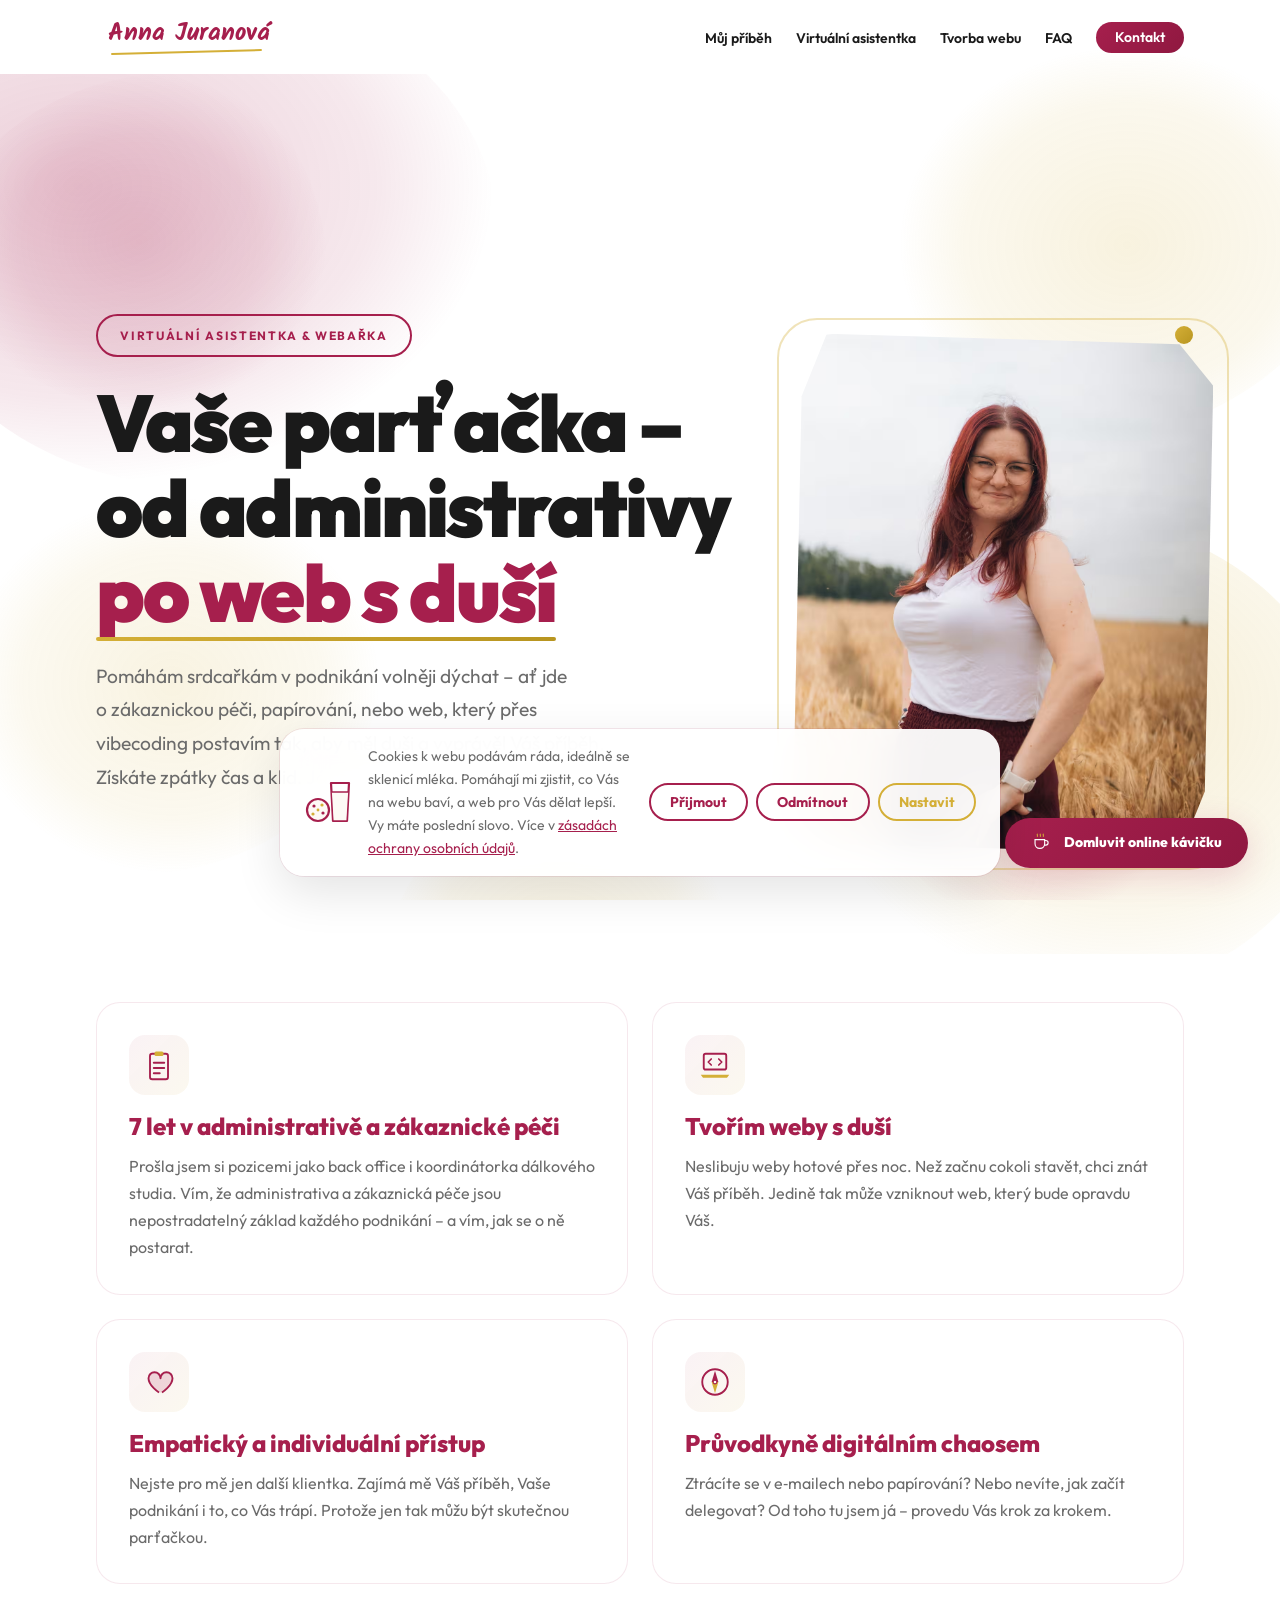
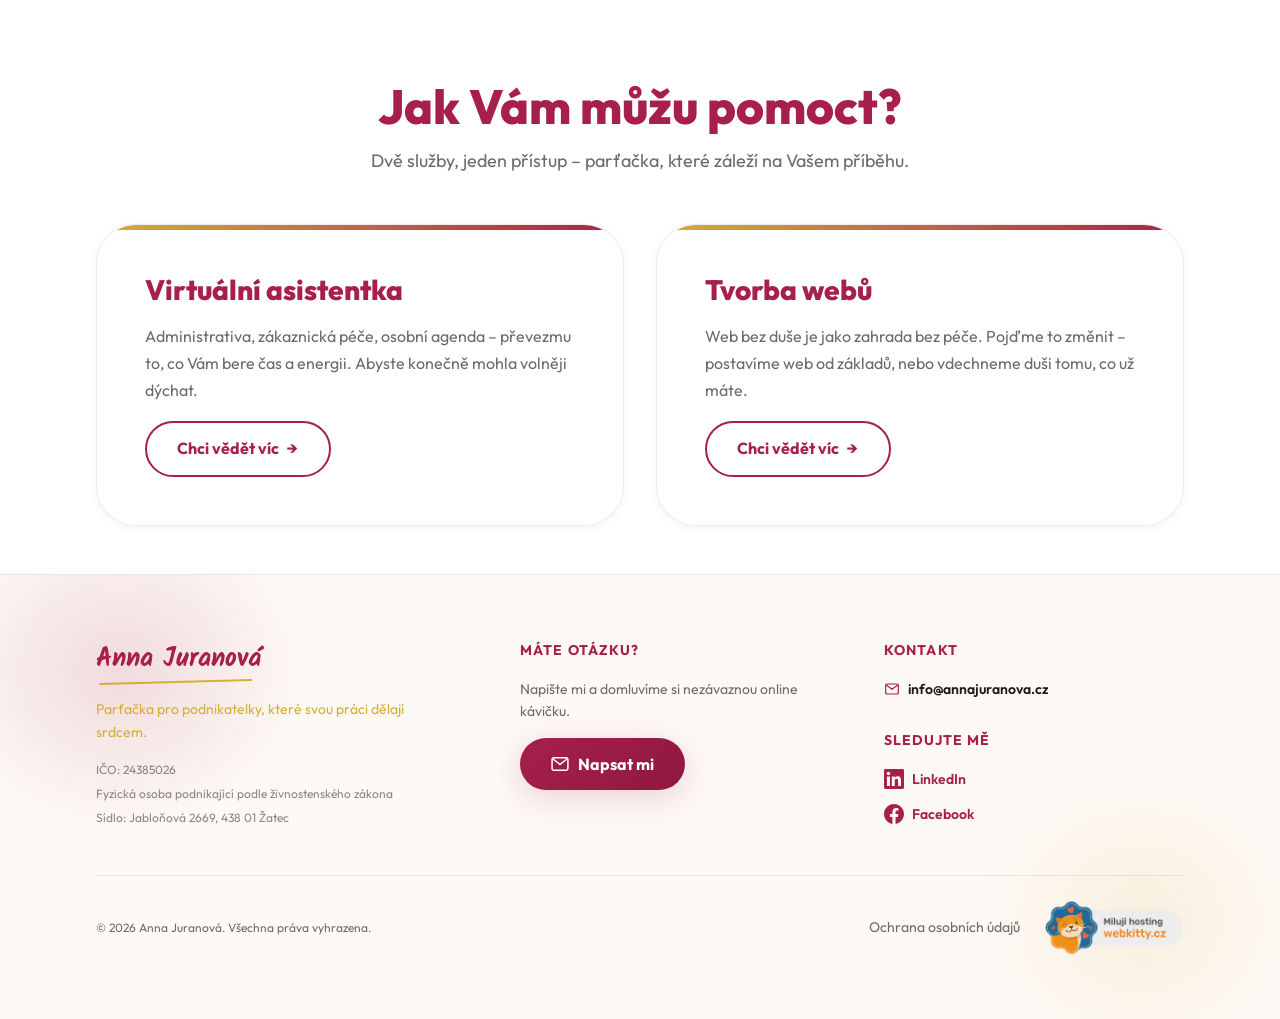
==== index.html @ f16de207 "Verze0" ====
<!DOCTYPE html>
<html lang="cs">

<head>
  <meta charset="UTF-8" />
  <meta http-equiv="X-UA-Compatible" content="IE=edge" />
  <meta name="viewport" content="width=device-width, initial-scale=1.0" />

  <title>Anna Juranová – Virtuální asistentka &amp; Tvorba webu</title>
  <meta name="description"
    content="Pomáhám srdcařkám v podnikání volněji dýchat – ať jde o zákaznickou péči, papírování, nebo web s duší. Virtuální asistentka a webařka Anna Juranová." />
  <link rel="canonical" href="https://annajuranova.cz/" />

  <!-- Open Graph -->
  <meta property="og:type" content="website" />
  <meta property="og:url" content="https://annajuranova.cz/" />
  <meta property="og:title" content="Anna Juranová – Virtuální asistentka &amp; Tvorba webu" />
  <meta property="og:description"
    content="Pomáhám srdcařkám v podnikání volněji dýchat – zákaznická péče, administrativa nebo web s duší." />
  <meta property="og:image" content="https://annajuranova.cz/Obrazky/hero_sekce.jpeg" />

  <!-- Favicon -->
  <link rel="icon" href="favicon.svg" type="image/svg+xml" />

  <!-- Fonts -->
  <link rel="preconnect" href="https://fonts.googleapis.com" />
  <link rel="preconnect" href="https://fonts.gstatic.com" crossorigin />
  <link href="https://fonts.googleapis.com/css2?family=Outfit:wght@300;400;500;600;700;800;900&family=Kalam:wght@700&display=swap"
    rel="stylesheet" />

  <!-- Styles -->
  <link rel="stylesheet" href="style.css" />

  <!-- Calendly popup widget -->
  <link href="https://assets.calendly.com/assets/external/widget.css" rel="stylesheet" />
  <script src="https://assets.calendly.com/assets/external/widget.js" type="text/javascript" async></script>

  <!-- Structured data – LocalBusiness -->
  <script type="application/ld+json">
  {
    "@context": "https://schema.org",
    "@type": "LocalBusiness",
    "name": "Anna Juranová",
    "description": "Virtuální asistentka a tvorba webů",
    "url": "https://annajuranova.cz",
    "email": "info@annajuranova.cz",
    "address": {
      "@type": "PostalAddress",
      "streetAddress": "Jabloňová 2669",
      "addressLocality": "Žatec",
      "postalCode": "438 01",
      "addressCountry": "CZ"
    }
  }
  </script>

</head>

<body>

  <!-- ========== DEKORATIVNÍ AKVARELOVÉ SKVRNY NA CELÉ STRÁNCE ========== -->
  <div class="watercolor-bg" aria-hidden="true">
    <div class="wc-blob wc-blob--1"></div>
    <div class="wc-blob wc-blob--2"></div>
    <div class="wc-blob wc-blob--3"></div>
    <div class="wc-blob wc-blob--4"></div>
    <div class="wc-blob wc-blob--5"></div>
    <div class="wc-blob wc-blob--6"></div>
  </div>

  <!-- ========== NAVIGATION ========== -->
  <nav class="navbar" id="navbar" aria-label="Hlavní navigace">
    <div class="navbar__inner">
      <a href="/" class="navbar__logo" aria-label="Anna Juranová – domů" aria-current="page">
        <span class="navbar__logo-text">
          <span class="navbar__logo-name">Anna Juranová</span>        </span>
      </a>
      <ul class="navbar__links" id="nav-links" role="list">
        <li><a href="/muj-pribeh" class="navbar__link">Můj příběh</a></li>
        <li><a href="/virtualni-asistentka" class="navbar__link">Virtuální asistentka</a></li>
        <li><a href="/tvorba-webu" class="navbar__link">Tvorba webu</a></li>
        <li><a href="/faq" class="navbar__link">FAQ</a></li>
        <li><a href="/kontakt" class="navbar__link navbar__link--cta">Kontakt</a></li>
      </ul>
      <button class="navbar__hamburger" id="hamburger" aria-label="Otevřít menu" aria-expanded="false"
        aria-controls="nav-links">
        <span></span><span></span><span></span>
      </button>
    </div>
  </nav>

  <!-- ========== HERO ========== -->
  <section class="hero" id="hero">
    <!-- Akvarelové skvrny specificky pro hero -->
    <div class="hero__watercolor hero__watercolor--1" aria-hidden="true"></div>
    <div class="hero__watercolor hero__watercolor--2" aria-hidden="true"></div>

    <div class="hero__inner">
      <!-- Levý sloupec – text -->
      <div class="hero__content">
        <p class="hero__eyebrow reveal">
          Virtuální asistentka &amp;&nbsp;webařka
        </p>

        <h1 class="hero__title reveal">
          Vaše parťačka&nbsp;–<br />
          od&nbsp;administrativy<br />
          <span class="hero__title-accent">po&nbsp;web s&nbsp;duší</span>
        </h1>

        <p class="hero__subtitle reveal">
          Pomáhám srdcařkám v&nbsp;podnikání volněji dýchat – ať&nbsp;jde o&nbsp;zákaznickou péči,
          papírování, nebo web, který přes vibecoding postavím tak, aby&nbsp;měl duši
          a&nbsp;vyprávěl Váš příběh. Získáte zpátky čas a&nbsp;klid.
          Já&nbsp;se postarám o&nbsp;zbytek.
        </p>

        <a href="/kontakt" class="btn btn--cta btn--expand reveal" id="hero-cta">
          <span class="btn__text">Chci volněji dýchat</span>
          <span class="btn__arrow" aria-hidden="true">
            <svg viewBox="0 0 24 24" width="22" height="22" fill="none" xmlns="http://www.w3.org/2000/svg">
              <path class="btn__wind-line btn__wind-line--1" d="M2 9h11.5a2.5 2.5 0 10-2.5-2.5" stroke="#fff"
                stroke-width="1.8" stroke-linecap="round" />
              <path class="btn__wind-line btn__wind-line--2" d="M2 15h14a3 3 0 11-3 3H7" stroke="#fff"
                stroke-width="1.8" stroke-linecap="round" />
            </svg>
          </span>
        </a>
      </div>

      <!-- Pravý sloupec – foto s image mask -->
      <div class="hero__visual reveal" aria-hidden="true">
        <div class="hero__image-frame">
          <img src="Obrazky/hero_sekce (1).avif" alt="Anna Juranová – virtuální asistentka a webařka"
            class="hero__photo" width="480" height="600" />
          <!-- Dekorativní pruhy -->
          <div class="hero__deco-ring"></div>
          <div class="hero__deco-dot hero__deco-dot--1"></div>
          <div class="hero__deco-dot hero__deco-dot--2"></div>
        </div>
      </div>
    </div>
  </section>

  <!-- ========== INTRO CARDS (4) ========== -->
  <section class="intro section" id="intro" aria-labelledby="intro-heading">
    <div class="container">
      <div class="intro__grid">

        <article class="intro-card reveal">
          <div class="intro-card__icon-wrap">
            <div class="lottie-icon" id="lottie-admin" aria-hidden="true">
              <!-- Fallback ikona -->
              <svg viewBox="0 0 48 48" fill="none" xmlns="http://www.w3.org/2000/svg">
                <rect x="12" y="9" width="24" height="34" rx="3" stroke="#a61f4d" stroke-width="2.5" fill="none" />
                <rect x="18" y="6" width="12" height="6" rx="2" fill="#d4af37" />
                <path d="M17 21h14M17 28h14M17 35h8" stroke="#a61f4d" stroke-width="2.5" stroke-linecap="round" />
              </svg>
            </div>
          </div>
          <h3 class="intro-card__title">7&nbsp;let v&nbsp;administrativě a&nbsp;zákaznické péči</h3>
          <p class="intro-card__text">Prošla jsem si pozicemi jako back office i&nbsp;koordinátorka dálkového studia.
            Vím, že administrativa a&nbsp;zákaznická péče jsou nepostradatelný základ každého podnikání – a&nbsp;vím,
            jak se o&nbsp;ně postarat.</p>
        </article>

        <article class="intro-card reveal">
          <div class="intro-card__icon-wrap">
            <div class="lottie-icon" id="lottie-web" aria-hidden="true">
              <svg viewBox="0 0 48 48" fill="none" xmlns="http://www.w3.org/2000/svg">
                <rect x="9" y="9" width="30" height="21" rx="2.5" stroke="#a61f4d" stroke-width="2.5" fill="none" />
                <path d="M5 37h38l-3 4H8l-3-4z" fill="#d4af37" />
                <path d="M19 16l-4 4 4 4M29 16l4 4-4 4" stroke="#a61f4d" stroke-width="2.2" stroke-linecap="round"
                  stroke-linejoin="round" />
              </svg>
            </div>
          </div>
          <h3 class="intro-card__title">Tvořím weby s&nbsp;duší</h3>
          <p class="intro-card__text">Neslibuju weby hotové přes noc. Než začnu cokoli stavět, chci znát Váš příběh.
            Jedině tak může vzniknout web, který bude opravdu Váš.</p>
        </article>

        <article class="intro-card reveal">
          <div class="intro-card__icon-wrap">
            <div class="lottie-icon" id="lottie-empathy" aria-hidden="true">
              <svg viewBox="0 0 48 48" fill="none" xmlns="http://www.w3.org/2000/svg">
                <path d="M24 38s-14-9-14-19a8 8 0 0116 0 8 8 0 0116 0c0 10-14 19-14 19" fill="#a61f4d" opacity="0.15" />
                <path d="M24 38s-14-9-14-19a8 8 0 0116 0 8 8 0 0116 0c0 10-14 19-14 19" stroke="#a61f4d"
                  stroke-width="2.5" stroke-linejoin="round" />
              </svg>
            </div>
          </div>
          <h3 class="intro-card__title">Empatický a&nbsp;individuální přístup</h3>
          <p class="intro-card__text">Nejste pro mě jen další klientka. Zajímá mě Váš příběh, Vaše podnikání i&nbsp;to,
            co Vás trápí. Protože jen tak můžu být skutečnou parťačkou.</p>
        </article>

        <article class="intro-card reveal">
          <div class="intro-card__icon-wrap">
            <div class="lottie-icon" id="lottie-chaos" aria-hidden="true">
              <svg viewBox="0 0 48 48" fill="none" xmlns="http://www.w3.org/2000/svg">
                <circle cx="24" cy="24" r="17" stroke="#a61f4d" stroke-width="2.5" fill="none" />
                <path d="M24 9l4.5 15h-9L24 9z" fill="#a61f4d" />
                <path d="M24 39l4.5-15h-9L24 39z" fill="#d4af37" />
                <circle cx="24" cy="24" r="2.5" fill="#fdf9f5" stroke="#a61f4d" stroke-width="1.5" />
              </svg>
            </div>
          </div>
          <h3 class="intro-card__title">Průvodkyně digitálním chaosem</h3>
          <p class="intro-card__text">Ztrácíte se v&nbsp;e‑mailech nebo papírování? Nebo nevíte, jak začít delegovat?
            Od&nbsp;toho tu&nbsp;jsem já – provedu Vás krok za&nbsp;krokem.</p>
        </article>

      </div>
    </div>
  </section>

  <!-- ========== JAK VÁM MŮŽU POMOCT? ========== -->
  <section class="help section" id="help" aria-labelledby="help-heading">
    <div class="container">
      <div class="section-header reveal">
        <h2 class="section-title" id="help-heading">Jak Vám můžu pomoct?</h2>
        <p class="section-subtitle">Dvě služby, jeden přístup – parťačka, které záleží na&nbsp;Vašem příběhu.</p>
      </div>
      <div class="help__grid">

        <article class="help-card reveal">
          <div class="help-card__body">
            <h3 class="help-card__title">Virtuální asistentka</h3>
            <p class="help-card__text">Administrativa, zákaznická péče, osobní agenda – převezmu to, co&nbsp;Vám bere
              čas a&nbsp;energii. Abyste konečně mohla volněji dýchat.</p>
            <a href="/virtualni-asistentka" class="btn btn--ghost btn--expand">
              <span class="btn__text">Chci vědět víc</span>
              <span class="btn__arrow" aria-hidden="true">→</span>
            </a>
          </div>
        </article>

        <article class="help-card reveal">
          <div class="help-card__body">
            <h3 class="help-card__title">Tvorba webů</h3>
            <p class="help-card__text">Web bez duše je jako zahrada bez péče. Pojďme to změnit – postavíme web
              od&nbsp;základů, nebo vdechneme duši tomu, co&nbsp;už máte.</p>
            <a href="/tvorba-webu" class="btn btn--ghost btn--expand">
              <span class="btn__text">Chci vědět víc</span>
              <span class="btn__arrow" aria-hidden="true">→</span>
            </a>
          </div>
        </article>

      </div>
    </div>
  </section>

  <!-- ========== FOOTER ========== -->
  <footer class="footer" role="contentinfo">
    <div class="footer__watercolor" aria-hidden="true">
      <div class="footer__wc-blob footer__wc-blob--1"></div>
      <div class="footer__wc-blob footer__wc-blob--2"></div>
    </div>
    <div class="container">
      <div class="footer__grid">

        <div class="footer__col">
          <div class="footer__logo">Anna Juranová</div>
          <p class="footer__tagline">Parťačka pro podnikatelky, které svou práci dělají srdcem.</p>
          <div class="footer__legal">
            <p>IČO: 24385026</p>
            <p>Fyzická osoba podnikající podle živnostenského zákona</p>
            <p>Sídlo: Jabloňová 2669, 438&nbsp;01 Žatec</p>
          </div>
        </div>

        <div class="footer__col footer__col--cta">
          <h3 class="footer__heading">Máte otázku?</h3>
          <p class="footer__cta-text">Napište mi a&nbsp;domluvíme si nezávaznou online kávičku.</p>
          <a href="/kontakt" class="btn btn--cta btn--expand">
            <span class="btn__arrow btn__mail" aria-hidden="true">
              <svg viewBox="0 0 24 24" fill="none" xmlns="http://www.w3.org/2000/svg">
                <rect x="2.5" y="4.5" width="19" height="15" rx="2" stroke="#fff" stroke-width="1.8" />
                <path d="M3.5 6l8.5 6.5L20.5 6" stroke="#fff" stroke-width="1.8" stroke-linecap="round"
                  stroke-linejoin="round" />
              </svg>
            </span>
            <span class="btn__text">Napsat mi</span>
          </a>
        </div>

        <div class="footer__col">
          <h3 class="footer__heading">Kontakt</h3>
          <a href="mailto:info@annajuranova.cz" class="footer__link footer__link--contact">
            <span class="footer__link-icon" aria-hidden="true">
              <svg viewBox="0 0 24 24" width="16" height="16" fill="none" xmlns="http://www.w3.org/2000/svg">
                <rect x="2.5" y="4.5" width="19" height="15" rx="2" stroke="currentColor" stroke-width="1.8" />
                <path d="M3.5 6l8.5 6.5L20.5 6" stroke="currentColor" stroke-width="1.8" stroke-linecap="round"
                  stroke-linejoin="round" />
              </svg>
            </span>
            info@annajuranova.cz
          </a>
          <h3 class="footer__heading footer__heading--social">Sledujte mě</h3>
          <div class="footer__social">
            <a href="https://www.linkedin.com/in/annajuranova/" target="_blank" rel="noopener" class="footer__social-link" aria-label="LinkedIn">
              <svg viewBox="0 0 24 24" width="20" height="20" fill="currentColor">
                <path
                  d="M20.447 20.452h-3.554v-5.569c0-1.328-.027-3.037-1.852-3.037-1.853 0-2.136 1.445-2.136 2.939v5.667H9.351V9h3.414v1.561h.046c.477-.9 1.637-1.85 3.37-1.85 3.601 0 4.267 2.37 4.267 5.455v6.286zM5.337 7.433a2.062 2.062 0 01-2.063-2.065 2.064 2.064 0 112.063 2.065zm1.782 13.019H3.555V9h3.564v11.452zM22.225 0H1.771C.792 0 0 .774 0 1.729v20.542C0 23.227.792 24 1.771 24h20.451C23.2 24 24 23.227 24 22.271V1.729C24 .774 23.2 0 22.222 0h.003z" />
              </svg>
              LinkedIn
            </a>
            <a href="https://www.facebook.com/virtualniasistentkaanna" target="_blank" rel="noopener" class="footer__social-link" aria-label="Facebook">
              <svg viewBox="0 0 24 24" width="20" height="20" fill="currentColor">
                <path
                  d="M24 12.073c0-6.627-5.373-12-12-12s-12 5.373-12 12c0 5.99 4.388 10.954 10.125 11.854v-8.385H7.078v-3.47h3.047V9.43c0-3.007 1.792-4.669 4.533-4.669 1.312 0 2.686.235 2.686.235v2.953H15.83c-1.491 0-1.956.925-1.956 1.874v2.25h3.328l-.532 3.47h-2.796v8.385C19.612 23.027 24 18.062 24 12.073z" />
              </svg>
              Facebook
            </a>
          </div>
        </div>

      </div><!-- /.footer__grid -->

      <div class="footer__bottom">
        <p>© 2026 Anna Juranová. Všechna práva vyhrazena.</p>
        <div class="footer__bottom-links">
          <a href="/gdpr" class="footer__link">Ochrana osobních údajů</a>
          <a href="https://obchod.webkitty.cz/?id=180821" class="footer__partner-badge" target="_blank"
            rel="noopener" aria-label="Miluji hosting Webkitty.cz">
            <img src="Obrazky/odznak_miluji_webkitty.png" alt="Miluji hosting Webkitty.cz" width="600" height="234"
              loading="lazy" />
          </a>
        </div>
      </div>
    </div>
  </footer>

  <!-- ========== PLOVOUCÍ TLAČÍTKO ========== -->
  <a href="https://calendly.com/anna-juranova-va/30min?primary_color=a61f4d&text_color=1a1a1a&background_color=fdf9f5" class="floating-cta js-calendly-popup" aria-label="Domluvit online kávičku">
    <span class="floating-cta__icon" aria-hidden="true">
      <svg viewBox="0 0 48 48" fill="none" xmlns="http://www.w3.org/2000/svg">
        <path d="M11 21h21v9a10 10 0 01-10 10h-1a10 10 0 01-10-10v-9z" stroke="#fff" stroke-width="2.5" />
        <path d="M32 23h2.5a5 5 0 010 10H32" stroke="#fff" stroke-width="2.5" stroke-linecap="round" />
        <path class="floating-cta__steam floating-cta__steam--1" d="M16 9c-1.2 2 1.2 3 0 5" stroke="#d4af37"
          stroke-width="2.2" stroke-linecap="round" />
        <path class="floating-cta__steam floating-cta__steam--2" d="M22.5 9c-1.2 2 1.2 3 0 5" stroke="#d4af37"
          stroke-width="2.2" stroke-linecap="round" />
        <path class="floating-cta__steam floating-cta__steam--3" d="M29 9c-1.2 2 1.2 3 0 5" stroke="#d4af37"
          stroke-width="2.2" stroke-linecap="round" />
      </svg>
    </span>
    <span class="floating-cta__text">Domluvit online kávičku</span>
  </a>

  <!-- ========== COOKIE LIŠTA ========== -->
  <div class="cookie-bar hidden" id="cookie-bar" role="dialog" aria-label="Souhlas s cookies" aria-modal="true"
    aria-live="polite">
    <div class="cookie-bar__inner">
      <div class="cookie-bar__icon" aria-hidden="true">
        <svg viewBox="0 0 48 48" fill="none" xmlns="http://www.w3.org/2000/svg">
          <circle cx="14" cy="32" r="11" stroke="#a61f4d" stroke-width="2.2" fill="#fdf9f5" />
          <circle cx="10" cy="28" r="1.6" fill="#a61f4d" />
          <circle cx="18" cy="27" r="1.6" fill="#d4af37" />
          <circle cx="19" cy="35" r="1.6" fill="#a61f4d" />
          <circle cx="9" cy="36" r="1.6" fill="#d4af37" />
          <circle cx="14" cy="32" r="1.4" fill="#d4af37" />
          <path d="M27 5L45 5L43 43L29 43Z" stroke="#a61f4d" stroke-width="2.2" stroke-linejoin="round" />
          <path d="M27.9 14L44.1 14L42.4 42.3L29.6 42.3Z" fill="#fdf9f5" />
          <path d="M27.9 14L44.1 14" stroke="#a61f4d" stroke-width="1.6" stroke-linecap="round" />
        </svg>
      </div>
      <p class="cookie-bar__text">Cookies k&nbsp;webu podávám ráda, ideálně se sklenicí mléka. Pomáhají mi zjistit,
        co&nbsp;Vás na&nbsp;webu baví, a&nbsp;web pro&nbsp;Vás dělat lepší. Vy máte poslední slovo. Více v&nbsp;<a
          href="/gdpr">zásadách ochrany osobních údajů</a>.</p>
      <div class="cookie-bar__btns">
        <button class="btn btn--sm btn--ghost" id="cookie-accept">Přijmout</button>
        <button class="btn btn--sm btn--ghost" id="cookie-reject">Odmítnout</button>
        <button class="btn btn--sm btn--outline" id="cookie-settings">Nastavit</button>
      </div>
    </div>
  </div>

  <!-- ========== COOKIE NASTAVENÍ (MODAL) ========== -->
  <div class="cookie-modal hidden" id="cookie-modal" role="dialog" aria-label="Nastavení cookies" aria-modal="true">
    <div class="cookie-modal__overlay" id="cookie-modal-overlay"></div>
    <div class="cookie-modal__box">
      <button class="cookie-modal__close" id="cookie-modal-close" aria-label="Zavřít nastavení cookies">&times;</button>
      <p class="cookie-modal__intro">Tady si můžete namíchat vlastní talíř cookies – co si dáte, je jen na Vás. 🍪</p>

      <div class="cookie-modal__item">
        <div class="cookie-modal__item-head">
          <h3 class="cookie-modal__item-title">Nezbytné cookies (vždy zapnuto, nelze vypnout)</h3>
          <span class="cookie-modal__always">Vždy aktivní</span>
        </div>
        <p class="cookie-modal__item-text">Bez těch by web pořádně nefungoval – starají se třeba o to, aby se Vám nerozsypalo, co jste už vyplnili.</p>
      </div>

      <div class="cookie-modal__item">
        <div class="cookie-modal__item-head">
          <h3 class="cookie-modal__item-title">Analytické cookies</h3>
          <label class="cookie-modal__switch">
            <input type="checkbox" id="cookie-analytics-toggle" class="cookie-modal__switch-input">
            <span class="cookie-modal__switch-track"></span>
          </label>
        </div>
        <p class="cookie-modal__item-text">Pomáhají mi pochopit, jak web používáte a co má smysl vylepšit – žádná jména, jen čísla a grafy.</p>
      </div>

      <div class="cookie-modal__actions">
        <button class="btn btn--sm btn--outline" id="cookie-modal-save">Uložit nastavení</button>
        <button class="btn btn--sm btn--ghost" id="cookie-modal-accept-all">Přijmout vše</button>
      </div>
    </div>
  </div>

  <!-- JS -->
  <script src="script.js" defer></script>

</body>

</html>
---- style.css ----
/* ============================================================
   style.css – Anna Juranová | Design System
   Bílé pozadí + akvarelové skvrny #a61f4d a #d4af37
   ============================================================ */

/* ---- 1. DESIGN TOKENS ----------------------------------- */
:root {
  /* Brand colours */
  --c-primary:          #a61f4d;
  --c-primary-light:    #c4315f;
  --c-primary-pale:     rgba(166, 31, 77, 0.08);
  --c-secondary:        #d4af37;
  --c-secondary-light:  #e5c84e;
  --c-secondary-pale:   rgba(212, 175, 55, 0.10);
  --c-bg:               #ffffff;
  --c-bg-tint:          #fdf9f5;
  --c-text:             #1a1a1a;
  --c-muted:            #6b6b6b;
  --c-border:           rgba(166, 31, 77, 0.10);

  /* Gradients */
  --g-brand:   linear-gradient(135deg, var(--c-primary) 0%, #8f1840 100%);
  --g-gold:    linear-gradient(135deg, var(--c-secondary) 0%, #b89520 100%);
  --g-brand-h: linear-gradient(135deg, var(--c-secondary) 0%, var(--c-primary) 100%);

  /* Spacing (8 px grid) */
  --sp-1:  4px;
  --sp-2:  8px;
  --sp-3:  12px;
  --sp-4:  16px;
  --sp-5:  24px;
  --sp-6:  32px;
  --sp-7:  48px;
  --sp-8:  64px;
  --sp-9:  96px;
  --sp-10: 128px;

  /* Typography */
  --font:        'Outfit', sans-serif;
  --font-script: 'Kalam', cursive;
  --text-xs:    0.75rem;
  --text-sm:    0.875rem;
  --text-base:  1rem;
  --text-md:    1.125rem;
  --text-lg:    1.25rem;
  --h6: clamp(1rem,     2vw,   1.25rem);
  --h5: clamp(1.125rem, 2.5vw, 1.5rem);
  --h4: clamp(1.25rem,  3vw,   1.75rem);
  --h3: clamp(1.5rem,   3.5vw, 2rem);
  --h2: clamp(2rem,     5vw,   3rem);
  --h1: clamp(2.75rem,  7vw,   5rem);

  /* Radius */
  --r-sm:   8px;
  --r-md:   16px;
  --r-lg:   24px;
  --r-xl:   40px;
  --r-full: 999px;

  /* Shadows (very subtle as required) */
  --shadow-sm: 0 2px 8px  rgba(0,0,0,.05);
  --shadow-md: 0 6px 24px rgba(0,0,0,.08);
  --shadow-lg: 0 16px 48px rgba(0,0,0,.11);
  --shadow-brand: 0 8px 32px rgba(166,31,77,.18);

  /* Layout */
  --container-max: 1200px;
  --container-w:   85%;

  /* Transitions */
  --ease: cubic-bezier(0.4, 0, 0.2, 1);
  --dur:  0.3s;
}

/* ---- 2. RESET & BASE ------------------------------------ */
*, *::before, *::after { box-sizing: border-box; margin: 0; padding: 0; }
html { scroll-behavior: smooth; font-size: 16px; }
body {
  font-family: var(--font);
  font-size: var(--text-base);
  color: var(--c-text);
  background: var(--c-bg);
  line-height: 1.65;
  -webkit-font-smoothing: antialiased;
  overflow-x: hidden;
}
img, video { max-width: 100%; display: block; height: auto; }
a { color: inherit; text-decoration: none; }
ul { list-style: none; }
button { font-family: var(--font); border: none; background: none; cursor: pointer; }

/* ---- 3. CONTAINER --------------------------------------- */
.container {
  width: var(--container-w);
  max-width: var(--container-max);
  margin-inline: auto;
  padding-block: var(--sp-7);
}

/* ---- 3b. ACCESSIBILITY UTILITIES -------------------------- */
.visually-hidden {
  position: absolute;
  width: 1px; height: 1px;
  padding: 0; margin: -1px;
  overflow: hidden;
  clip: rect(0, 0, 0, 0);
  white-space: nowrap;
  border: 0;
}

/* ---- 4. SECTION HELPERS --------------------------------- */
.section { position: relative; }

.section-header { text-align: center; margin-bottom: var(--sp-7); }
.section-eyebrow {
  display: inline-block;
  font-size: var(--text-xs);
  font-weight: 700;
  letter-spacing: 0.14em;
  text-transform: uppercase;
  color: var(--c-secondary);
  margin-bottom: var(--sp-3);
  position: relative;
}
.section-title {
  font-size: var(--h2);
  font-weight: 800;
  line-height: 1.12;
  color: var(--c-primary);
  margin-bottom: var(--sp-3);
}
.section-subtitle {
  font-size: var(--text-md);
  color: var(--c-muted);
  max-width: 600px;
  margin-inline: auto;
  line-height: 1.7;
}

/* ---- 5. WATERCOLOR BACKGROUND BLOBS --------------------- */
/* Akvarelové skvrny přes celou stránku */
.watercolor-bg {
  position: fixed;
  inset: 0;
  pointer-events: none;
  z-index: 0;
  overflow: hidden;
}

.wc-blob {
  position: absolute;
  border-radius: 40% 60% 55% 45% / 50% 45% 55% 50%;
  opacity: 0;
  filter: blur(0px);
}

/* Watercolor effect using SVG filter + radial gradient */
.wc-blob--1 {
  width: 380px; height: 340px;
  background: radial-gradient(ellipse at center,
    rgba(166, 31, 77, 0.18) 0%,
    rgba(166, 31, 77, 0.10) 45%,
    transparent 70%);
  top: 8%; left: -4%;
  border-radius: 62% 38% 44% 56% / 52% 64% 36% 48%;
  opacity: 1;
  animation: wcFloat1 20s ease-in-out infinite alternate;
}
.wc-blob--2 {
  width: 460px; height: 400px;
  background: radial-gradient(ellipse at center,
    rgba(212, 175, 55, 0.16) 0%,
    rgba(212, 175, 55, 0.09) 50%,
    transparent 70%);
  top: 5%; right: -6%;
  border-radius: 42% 58% 66% 34% / 56% 40% 60% 44%;
  opacity: 1;
  animation: wcFloat2 24s ease-in-out infinite alternate;
}
.wc-blob--3 {
  width: 320px; height: 300px;
  background: radial-gradient(ellipse at center,
    rgba(166, 31, 77, 0.14) 0%,
    rgba(166, 31, 77, 0.08) 50%,
    transparent 70%);
  top: 38%; right: 5%;
  border-radius: 55% 45% 38% 62% / 46% 58% 42% 54%;
  opacity: 1;
  animation: wcFloat3 18s ease-in-out infinite alternate;
}
.wc-blob--4 {
  width: 420px; height: 380px;
  background: radial-gradient(ellipse at center,
    rgba(212, 175, 55, 0.15) 0%,
    rgba(212, 175, 55, 0.08) 50%,
    transparent 70%);
  top: 55%; left: -3%;
  border-radius: 48% 52% 60% 40% / 54% 44% 56% 46%;
  opacity: 1;
  animation: wcFloat4 22s ease-in-out infinite alternate;
}
.wc-blob--5 {
  width: 300px; height: 280px;
  background: radial-gradient(ellipse at center,
    rgba(166, 31, 77, 0.13) 0%,
    rgba(166, 31, 77, 0.07) 50%,
    transparent 70%);
  top: 72%; right: 8%;
  border-radius: 60% 40% 48% 52% / 44% 62% 38% 56%;
  opacity: 1;
  animation: wcFloat5 26s ease-in-out infinite alternate;
}
.wc-blob--6 {
  width: 350px; height: 310px;
  background: radial-gradient(ellipse at center,
    rgba(212, 175, 55, 0.14) 0%,
    rgba(212, 175, 55, 0.08) 50%,
    transparent 70%);
  top: 88%; left: 30%;
  border-radius: 52% 48% 42% 58% / 60% 38% 62% 40%;
  opacity: 1;
  animation: wcFloat6 28s ease-in-out infinite alternate;
}

@keyframes wcFloat1 {
  0%   { transform: translate(0, 0) scale(1)     rotate(0deg); }
  100% { transform: translate(30px, 20px) scale(1.08) rotate(5deg); }
}
@keyframes wcFloat2 {
  0%   { transform: translate(0, 0) scale(1)     rotate(0deg); }
  100% { transform: translate(-25px, 35px) scale(1.1) rotate(-4deg); }
}
@keyframes wcFloat3 {
  0%   { transform: translate(0, 0) scale(1)     rotate(0deg); }
  100% { transform: translate(-20px, -28px) scale(1.06) rotate(6deg); }
}
@keyframes wcFloat4 {
  0%   { transform: translate(0, 0) scale(1)     rotate(0deg); }
  100% { transform: translate(35px, -20px) scale(1.09) rotate(-5deg); }
}
@keyframes wcFloat5 {
  0%   { transform: translate(0, 0) scale(1)     rotate(0deg); }
  100% { transform: translate(-30px, 25px) scale(1.07) rotate(4deg); }
}
@keyframes wcFloat6 {
  0%   { transform: translate(0, 0) scale(1)     rotate(0deg); }
  100% { transform: translate(20px, -30px) scale(1.05) rotate(-6deg); }
}

/* Všechen obsah nad pozadím */
body > *:not(.watercolor-bg):not(.cookie-bar):not(.cookie-modal):not(.floating-cta):not(.calendly-overlay) { position: relative; z-index: 1; }

/* ---- 6. SCROLL REVEAL ----------------------------------- */
.reveal {
  opacity: 0;
  transform: translateY(32px);
  transition: opacity 0.7s var(--ease), transform 0.7s var(--ease);
}
.reveal.visible {
  opacity: 1;
  transform: none;
}

/* ---- 7. BUTTONS ----------------------------------------- */
.btn {
  display: inline-flex;
  align-items: center;
  gap: var(--sp-2);
  padding: 0.8rem 1.9rem;
  border-radius: var(--r-full);
  font-weight: 700;
  font-size: var(--text-base);
  cursor: pointer;
  transition: all var(--dur) var(--ease);
  position: relative;
  overflow: hidden;
  white-space: nowrap;
}

/* Expanding CTA – ripple efekt */
.btn::after {
  content: '';
  position: absolute;
  inset: 0;
  background: rgba(255,255,255,0.15);
  transform: scaleX(0);
  transform-origin: left;
  transition: transform 0.45s var(--ease);
  border-radius: inherit;
}
.btn:hover::after { transform: scaleX(1); }

/* Primary CTA */
.btn--cta {
  background: var(--g-brand);
  color: #fff;
  box-shadow: var(--shadow-brand);
}
.btn--cta:hover {
  transform: translateY(-3px);
  box-shadow: 0 12px 36px rgba(166,31,77,0.28);
}
.btn--cta:focus-visible {
  outline: 3px solid var(--c-secondary);
  outline-offset: 3px;
}

/* Ghost (border) */
.btn--ghost {
  background: transparent;
  color: var(--c-primary);
  border: 2px solid var(--c-primary);
}
.btn--ghost:hover {
  background: var(--c-primary);
  color: #fff;
  box-shadow: var(--shadow-brand);
}

/* Outline gold */
.btn--outline {
  background: transparent;
  color: var(--c-secondary);
  border: 2px solid var(--c-secondary);
}
.btn--outline:hover { background: var(--c-secondary); color: #fff; }

.btn--full { width: 100%; justify-content: center; }
.btn--sm   { padding: 0.5rem 1.2rem; font-size: var(--text-sm); }

/* Expanding arrow */
.btn--expand .btn__arrow {
  display: inline-block;
  transition: transform var(--dur) var(--ease);
}
.btn--expand:hover .btn__arrow { transform: translateX(6px); }

/* Vlnky větru u "Chci volněji dýchat" */
.btn__wind-line { transform-origin: left center; }
.btn--expand:hover .btn__wind-line--1 { animation: windGust 0.9s ease-in-out infinite; }
.btn--expand:hover .btn__wind-line--2 { animation: windGust 0.9s ease-in-out infinite 0.15s; }
@keyframes windGust {
  0%, 100% { transform: translateX(0); opacity: 1; }
  50%      { transform: translateX(3px); opacity: 0.65; }
}

/* Kávová ikonka u "Domluvit online kávičku" */
.btn__coffee { width: 20px; height: 20px; }
.btn__coffee svg { width: 100%; height: 100%; }
.btn--expand:hover .btn__coffee { transform: none; }

.btn__mail { width: 20px; height: 20px; }
.btn__mail svg { width: 100%; height: 100%; }
.btn--expand:hover .btn__mail { transform: none; }

/* Drobné ikonky v textu (náhrada emoji) */
.text-icon {
  display: inline-block;
  width: 1.15em;
  height: 1.15em;
  vertical-align: -0.2em;
  margin: 0 0.05em;
}
.text-icon svg { width: 100%; height: 100%; }
.btn--expand:hover .btn__steam--1 { animation: steamWiggle 0.9s ease-in-out infinite; }
.btn--expand:hover .btn__steam--2 { animation: steamWiggle 0.9s ease-in-out infinite 0.15s; }
.btn--expand:hover .btn__steam--3 { animation: steamWiggle 0.9s ease-in-out infinite 0.3s; }

/* ---- 8. NAVBAR ------------------------------------------ */
.navbar {
  position: fixed;
  top: 0;
  left: 0;
  right: 0;
  z-index: 1000;
  padding: var(--sp-4) 0;
  transition: background var(--dur) var(--ease),
              box-shadow var(--dur) var(--ease),
              padding var(--dur) var(--ease);
}
.navbar.scrolled {
  background: rgba(255,255,255,0.92);
  backdrop-filter: blur(20px);
  -webkit-backdrop-filter: blur(20px);
  box-shadow: 0 2px 20px rgba(0,0,0,.07);
  padding: var(--sp-3) 0;
}
.navbar__inner {
  display: flex;
  align-items: center;
  justify-content: space-between;
  width: var(--container-w);
  max-width: var(--container-max);
  margin-inline: auto;
}
.navbar__logo {
  display: inline-flex;
  align-items: center;
  transition: opacity var(--dur) var(--ease);
}
.navbar__logo:hover { opacity: 0.85; }
.navbar__logo-text {
  display: flex;
  line-height: 1;
  padding: 6px 12px;
}
.navbar__logo-name {
  position: relative;
  font-family: var(--font-script);
  font-size: 1.55rem;
  font-weight: 700;
  color: var(--c-primary);
  line-height: 1;
  white-space: nowrap;
  display: inline-block;
  padding-bottom: 5px;
}
.navbar__logo-name::after {
  content: '';
  position: absolute;
  left: 2%;
  right: 5%;
  bottom: -1px;
  height: 2px;
  background: var(--c-secondary);
  border-radius: 2px;
  transform: rotate(-1.5deg);
}

.navbar__links {
  display: flex;
  align-items: center;
  gap: var(--sp-5);
}
.navbar__link {
  font-size: var(--text-sm);
  font-weight: 600;
  color: var(--c-text);
  position: relative;
  transition: color var(--dur) var(--ease);
}
.navbar__link::after {
  content: '';
  position: absolute;
  bottom: -3px;
  left: 0;
  right: 0;
  height: 2px;
  background: var(--c-secondary);
  transform: scaleX(0);
  transform-origin: left;
  transition: transform var(--dur) var(--ease);
  border-radius: var(--r-full);
}
.navbar__link:hover::after { transform: scaleX(1); }
.navbar__link:hover { color: var(--c-primary); }

.navbar__link--cta {
  background: var(--g-brand);
  color: #fff !important;
  padding: 0.4rem 1.2rem;
  border-radius: var(--r-full);
  transition: transform var(--dur) var(--ease), box-shadow var(--dur) var(--ease);
}
.navbar__link--cta::after { display: none; }
.navbar__link--cta:hover {
  transform: translateY(-2px);
  box-shadow: 0 6px 20px rgba(166,31,77,0.3);
}

.navbar__hamburger {
  display: none;
  flex-direction: column;
  gap: 6px;
  padding: var(--sp-2);
}
.navbar__hamburger span {
  display: block;
  width: 24px;
  height: 2px;
  background: var(--c-text);
  border-radius: 2px;
  transition: all var(--dur) var(--ease);
}
.navbar__hamburger[aria-expanded="true"] span:nth-child(1) {
  transform: translateY(8px) rotate(45deg);
}
.navbar__hamburger[aria-expanded="true"] span:nth-child(2) {
  opacity: 0;
}
.navbar__hamburger[aria-expanded="true"] span:nth-child(3) {
  transform: translateY(-8px) rotate(-45deg);
}

/* ---- 9. HERO -------------------------------------------- */
.hero {
  min-height: min(100vh, 880px);
  padding-top: 80px;
  display: flex;
  align-items: center;
  position: relative;
  overflow: hidden;
}

/* Lokální akvarelové skvrny v hero */
.hero__watercolor {
  position: absolute;
  pointer-events: none;
  border-radius: 50%;
}
.hero__watercolor--1 {
  width: 600px; height: 500px;
  background: radial-gradient(ellipse at 30% 40%,
    rgba(166, 31, 77, 0.22) 0%,
    rgba(166, 31, 77, 0.10) 50%,
    transparent 70%);
  top: -10%; left: -8%;
  animation: wcFloat1 18s ease-in-out infinite alternate;
}
.hero__watercolor--2 {
  width: 550px; height: 480px;
  background: radial-gradient(ellipse at 60% 40%,
    rgba(212, 175, 55, 0.20) 0%,
    rgba(212, 175, 55, 0.09) 50%,
    transparent 70%);
  bottom: -5%; right: -5%;
  animation: wcFloat2 22s ease-in-out infinite alternate;
}

.hero__inner {
  width: var(--container-w);
  max-width: var(--container-max);
  margin-inline: auto;
  display: grid;
  grid-template-columns: 1fr 1fr;
  gap: var(--sp-8);
  align-items: center;
  padding: var(--sp-9) 0 var(--sp-4);
  position: relative;
  z-index: 1;
}

.hero__content {
  display: flex;
  flex-direction: column;
  align-items: flex-start;
  gap: var(--sp-5);
}

.hero__eyebrow {
  display: inline-flex;
  align-items: center;
  gap: var(--sp-2);
  font-size: var(--text-xs);
  font-weight: 700;
  letter-spacing: 0.14em;
  text-transform: uppercase;
  color: var(--c-primary);
  padding: 0.6rem 1.4rem;
  border: 2px solid var(--c-primary);
  border-radius: var(--r-full);
}

.hero__title {
  font-size: var(--h1);
  font-weight: 900;
  line-height: 1.06;
  color: var(--c-text);
  letter-spacing: -0.03em;
}
.hero__title-accent {
  color: var(--c-primary);
  position: relative;
}
.hero__title-accent::after {
  content: '';
  position: absolute;
  bottom: 2px;
  left: 0;
  right: 0;
  height: 4px;
  background: var(--g-gold);
  border-radius: var(--r-full);
  transform: scaleX(0);
  transform-origin: left;
  animation: underlineReveal 0.8s 1.2s var(--ease) forwards;
}
@keyframes underlineReveal {
  to { transform: scaleX(1); }
}

.hero__subtitle {
  font-size: clamp(1rem, 2vw, 1.2rem);
  color: var(--c-muted);
  max-width: 520px;
  line-height: 1.75;
}

/* Hero visual – image mask */
.hero__visual {
  position: relative;
  display: flex;
  justify-content: center;
}

.hero__image-frame {
  position: relative;
  width: 420px;
  max-width: 100%;
}

.hero__photo {
  width: 100%;
  height: 520px;
  object-fit: cover;
  object-position: 70% 25%;
  /* Image mask – organický tvar */
  clip-path: polygon(
    8% 0%, 92% 2%,
    100% 10%, 98% 88%,
    92% 100%, 8% 98%,
    0% 90%, 2% 12%
  );
  border-radius: var(--r-xl);
  transition: clip-path 0.8s var(--ease);
}
.hero__photo:hover {
  clip-path: polygon(
    4% 0%, 96% 0%,
    100% 4%, 100% 96%,
    96% 100%, 4% 100%,
    0% 96%, 0% 4%
  );
}

.hero__deco-ring {
  position: absolute;
  inset: -16px;
  border: 2px solid var(--c-secondary);
  border-radius: var(--r-xl);
  opacity: 0.35;
  animation: decoRing 8s ease-in-out infinite alternate;
}
@keyframes decoRing {
  0%   { transform: rotate(-2deg) scale(1); }
  100% { transform: rotate(2deg) scale(1.02); }
}

.hero__deco-dot {
  position: absolute;
  border-radius: 50%;
}
.hero__deco-dot--1 {
  width: 18px; height: 18px;
  background: var(--g-gold);
  top: -8px; right: 20px;
  animation: floatDot 4s ease-in-out infinite alternate;
}
.hero__deco-dot--2 {
  width: 12px; height: 12px;
  background: var(--c-primary);
  bottom: 20px; left: -6px;
  opacity: 0.6;
  animation: floatDot 5s ease-in-out infinite alternate-reverse;
}
@keyframes floatDot {
  0%   { transform: translateY(0); }
  100% { transform: translateY(-8px); }
}

/* Plovoucí badgy */
.hero__badge {
  position: absolute;
  background: #fff;
  border-radius: var(--r-md);
  padding: var(--sp-3) var(--sp-4);
  box-shadow: var(--shadow-md);
  display: flex;
  align-items: center;
  gap: var(--sp-2);
  font-size: var(--text-sm);
  font-weight: 700;
  border: 1px solid var(--c-border);
}
.hero__badge--1 {
  top: 16%;
  left: -60px;
  animation: badgeFloat 5s ease-in-out infinite alternate;
}
.hero__badge--2 {
  bottom: 18%;
  right: -50px;
  animation: badgeFloat 6s ease-in-out infinite alternate-reverse;
}
.hero__badge-num {
  font-size: 1.5rem;
  font-weight: 900;
  color: var(--c-primary);
  line-height: 1;
}
.hero__badge-icon { font-size: 1.4rem; }
.hero__badge-label {
  font-size: 0.72rem;
  color: var(--c-muted);
  font-weight: 600;
  text-transform: uppercase;
  letter-spacing: 0.06em;
  line-height: 1.2;
  max-width: 80px;
}
@keyframes badgeFloat {
  0%   { transform: translateY(0); }
  100% { transform: translateY(-8px); }
}

/* ---- 10. INTRO CARDS ------------------------------------- */
.intro__grid {
  display: grid;
  grid-template-columns: repeat(2, 1fr);
  gap: var(--sp-5);
}

.intro-card {
  background: rgba(255,255,255,0.85);
  backdrop-filter: blur(12px);
  -webkit-backdrop-filter: blur(12px);
  border: 1px solid var(--c-border);
  border-radius: var(--r-lg);
  padding: var(--sp-6);
  transition: transform var(--dur) var(--ease),
              box-shadow var(--dur) var(--ease),
              border-color var(--dur) var(--ease);
  position: relative;
  overflow: hidden;
}
.intro-card::before {
  content: '';
  position: absolute;
  top: 0; left: 0;
  width: 4px; height: 100%;
  background: var(--g-brand);
  transform: scaleY(0);
  transform-origin: top;
  transition: transform 0.4s var(--ease);
}
.intro-card:hover::before { transform: scaleY(1); }
.intro-card:hover {
  transform: translateY(-8px);
  box-shadow: var(--shadow-lg);
  border-color: transparent;
}

.intro-card__icon-wrap {
  width: 60px; height: 60px;
  margin-bottom: var(--sp-4);
  display: flex;
  align-items: center;
  justify-content: center;
  border-radius: var(--r-md);
  background: linear-gradient(135deg,
    rgba(166,31,77,.06),
    rgba(212,175,55,.08));
}
.lottie-icon,
.intro-card__icon-wrap svg {
  width: 36px; height: 36px;
}

.intro-card__title {
  font-size: var(--h5);
  font-weight: 800;
  color: var(--c-primary);
  margin-bottom: var(--sp-3);
  line-height: 1.25;
}
.intro-card__text { color: var(--c-muted); font-size: var(--text-base); line-height: 1.7; }

/* ---- 11. HELP CARDS ------------------------------------- */
.help__grid {
  display: grid;
  grid-template-columns: repeat(2, 1fr);
  gap: var(--sp-6);
}

.help-card {
  position: relative;
  background: #fff;
  border-radius: var(--r-xl);
  overflow: hidden;
  box-shadow: var(--shadow-sm);
  border: 1px solid var(--c-border);
  transition: transform var(--dur) var(--ease), box-shadow var(--dur) var(--ease);
}
.help-card::before {
  content: '';
  position: absolute;
  top: 0; left: 0; right: 0;
  height: 5px;
  background: var(--g-brand-h);
}
.help-card:hover {
  transform: translateY(-10px);
  box-shadow: var(--shadow-lg);
}

.help-card__body {
  padding: var(--sp-7);
  display: flex;
  flex-direction: column;
  align-items: flex-start;
  gap: var(--sp-4);
}

.help-card__title {
  font-size: var(--h4);
  font-weight: 800;
  color: var(--c-primary);
  line-height: 1.2;
}
.help-card__text { color: var(--c-muted); line-height: 1.7; }

/* ---- 12. STORY ------------------------------------------ */
.story__layout {
  display: grid;
  grid-template-columns: 1.1fr 1fr;
  gap: var(--sp-9);
  align-items: center;
}

.story__visual {
  position: relative;
  display: flex;
  flex-direction: column;
  align-items: center;
  gap: var(--sp-5);
}

/* Image mask – čtvercová fotka v bílém rámečku (stejný rámeček pro obě fotky) */
.story__image-mask {
  width: 380px;
  max-width: 100%;
  position: relative;
  z-index: 1;
  background: #fff;
  padding: 14px;
  border-radius: var(--r-lg);
  box-shadow: var(--shadow-md);
}
.story__photo {
  display: block;
  width: 100%;
  aspect-ratio: 1 / 1;
  object-fit: cover;
  object-position: center 60%;
  border-radius: calc(var(--r-lg) - 6px);
  transition: transform 0.4s var(--ease);
}
.story__photo:hover {
  transform: scale(1.03);
}
.story__image-mask:not(.story__image-mask--sm) .story__photo {
  object-position: center 72%;
}

/* Druhá fotka – pod první, podobně velká, mírně natočená a posunutá stranou */
.story__image-mask--sm {
  width: 340px;
  align-self: flex-end;
  margin: 0 15px 0 0;
  z-index: 2;
  padding: 12px;
  transform: rotate(-4deg);
  transition: transform 0.4s var(--ease);
}
.story__image-mask--sm:hover {
  transform: rotate(0deg) scale(1.03);
}

.story__deco-blob {
  position: absolute;
  width: 340px; height: 380px;
  background: radial-gradient(ellipse at center,
    rgba(212, 175, 55, 0.26) 0%,
    rgba(212, 175, 55, 0.10) 50%,
    transparent 70%);
  border-radius: 55% 45% 48% 52% / 50% 56% 44% 50%;
  top: -20px; left: -20px;
  z-index: 0;
  animation: wcFloat3 16s ease-in-out infinite alternate;
}

.story__deco-quote {
  position: absolute;
  font-size: 12rem;
  font-family: Georgia, serif;
  color: var(--c-secondary);
  opacity: 0.12;
  top: -30px;
  left: -20px;
  line-height: 1;
  z-index: 0;
  user-select: none;
}

.story__text {
  display: flex;
  flex-direction: column;
  gap: var(--sp-5);
}
.story__text > .btn { align-self: flex-start; margin-top: var(--sp-4); }
.story__text p {
  font-size: var(--text-md);
  line-height: 1.8;
  color: var(--c-text);
}
.story__highlight {
  color: #a61f4d;
  font-weight: 700;
}
.story__divider {
  align-self: stretch;
  border: none;
  border-top: 1px solid var(--c-border);
  margin: var(--sp-2) 0;
}
.story__ps { color: var(--c-muted); font-size: var(--text-sm); }

/* ---- 13. TIMELINE --------------------------------------- */
.timeline {
  position: relative;
  padding: var(--sp-5) 0;
}

/* Svislá linie uprostřed – začíná/končí přesně u první/poslední ikony (viz script.js) */
.timeline::before {
  content: '';
  position: absolute;
  left: 50%;
  top: var(--timeline-line-top, 32px);
  bottom: var(--timeline-line-bottom, 32px);
  width: 2px;
  background: linear-gradient(to bottom,
    var(--c-primary),
    var(--c-secondary),
    var(--c-primary));
  transform: translateX(-50%);
  border-radius: var(--r-full);
}

.timeline__item {
  display: grid;
  grid-template-columns: 1fr 64px 1fr;
  align-items: center;
  gap: var(--sp-5);
  margin-bottom: var(--sp-7);
}
.timeline__item:last-child { margin-bottom: 0; }

.timeline__item--left .timeline__card    { order: 1; }
.timeline__item--left .timeline__dot     { order: 2; }
.timeline__item--left .timeline__spacer  { order: 3; }

.timeline__item--right .timeline__spacer { order: 1; }
.timeline__item--right .timeline__dot    { order: 2; }
.timeline__item--right .timeline__card   { order: 3; }

/* Na desktopu/tabletu se obal na ikonku vizuálně "ztrácí" – ikonka je
   přímo grid-itemem, přesně jako předtím. Na mobilu ho níže znovu zapneme. */
.timeline__dot-col { display: contents; }

.timeline__dot {
  position: relative;
  width: 64px; height: 64px;
  border-radius: 50%;
  background: var(--g-brand);
  display: flex;
  align-items: center;
  justify-content: center;
  color: #fff;
  font-weight: 900;
  font-size: 1.2rem;
  box-shadow: 0 0 0 8px rgba(166,31,77,0.10), var(--shadow-brand);
  z-index: 1;
  flex-shrink: 0;
  justify-self: center;
  transition: transform var(--dur) var(--ease), box-shadow var(--dur) var(--ease);
}
.timeline__item:hover .timeline__dot {
  transform: scale(1.1);
  box-shadow: 0 0 0 12px rgba(166,31,77,0.12), var(--shadow-brand);
}

.timeline__card {
  background: rgba(255,255,255,0.9);
  backdrop-filter: blur(10px);
  -webkit-backdrop-filter: blur(10px);
  border-radius: var(--r-lg);
  padding: var(--sp-6);
  box-shadow: var(--shadow-md);
  border: 1px solid var(--c-border);
  transition: transform var(--dur) var(--ease), box-shadow var(--dur) var(--ease);
}
.timeline__card:hover {
  transform: translateY(-6px);
  box-shadow: var(--shadow-lg);
  border-color: var(--c-primary);
}

.timeline__card-icon {
  font-size: 2rem;
  margin-bottom: var(--sp-3);
  display: flex;
  align-items: center;
}
.timeline__card-icon img {
  width: 36px; height: 36px;
  object-fit: contain;
}

.timeline__card-title {
  font-size: var(--h5);
  font-weight: 800;
  color: var(--c-primary);
  margin-bottom: var(--sp-2);
}
.timeline__card-text { color: var(--c-muted); font-size: var(--text-base); line-height: 1.7; }

/* ---- 13b. OSVĚDČENÍ --------------------------------------- */
.certificate {
  max-width: 620px;
  margin: 0 auto;
  background: #fff;
  padding: var(--sp-4);
  border-radius: var(--r-lg);
  box-shadow: var(--shadow-md);
  border: 1px solid var(--c-border);
}
.certificate img {
  display: block;
  width: 100%;
  height: auto;
  border-radius: calc(var(--r-lg) - 8px);
}

/* ---- 14. TESTIMONIAL ------------------------------------ */
.testimonial__card {
  max-width: 860px;
  margin-inline: auto;
  background: rgba(255,255,255,0.9);
  backdrop-filter: blur(10px);
  -webkit-backdrop-filter: blur(10px);
  border-radius: var(--r-xl);
  padding: var(--sp-8);
  box-shadow: var(--shadow-md);
  border: 1px solid var(--c-border);
  position: relative;
  overflow: hidden;
}
.testimonial__card::before {
  content: '';
  position: absolute;
  top: 0; left: 0; right: 0;
  height: 4px;
  background: var(--g-brand);
}

.testimonial__quote-mark {
  font-size: 9rem;
  line-height: 0.65;
  color: var(--c-secondary);
  opacity: 0.2;
  font-family: Georgia, serif;
  position: absolute;
  top: var(--sp-5);
  left: var(--sp-6);
  user-select: none;
}

.testimonial__text {
  font-size: var(--text-md);
  color: var(--c-text);
  font-style: italic;
  line-height: 1.9;
  position: relative;
  z-index: 1;
  padding-top: var(--sp-5);
}
.testimonial__text p + p { margin-top: var(--sp-4); }

.testimonial__author {
  margin-top: var(--sp-6);
  display: flex;
  align-items: center;
  gap: var(--sp-4);
}
.testimonial__avatar {
  width: 52px; height: 52px;
  border-radius: 50%;
  background: var(--g-brand);
  color: #fff;
  display: flex;
  align-items: center;
  justify-content: center;
  font-weight: 800;
  font-size: 1.1rem;
  flex-shrink: 0;
  overflow: hidden;
}
.testimonial__avatar img {
  width: 100%;
  height: 100%;
  object-fit: cover;
}
.testimonial__author strong {
  display: block;
  color: var(--c-primary);
  font-size: var(--text-base);
  font-weight: 700;
}
.testimonial__author span {
  display: block;
  color: var(--c-muted);
  font-size: var(--text-sm);
}

.testimonial__cta {
  margin-top: var(--sp-8);
  text-align: center;
  display: flex;
  flex-direction: column;
  align-items: center;
  gap: var(--sp-5);
}
.testimonial__cta--mt-9 { margin-top: var(--sp-9); }
.testimonial__cta p {
  font-size: var(--text-md);
  color: var(--c-muted);
  max-width: 580px;
  line-height: 1.7;
}

/* ---- 15. FAQ -------------------------------------------- */
.faq-group + .faq-group { margin-top: var(--sp-9); }

.faq__cols {
  display: grid;
  grid-template-columns: 1fr 1fr;
  gap: var(--sp-8);
}

.faq__col {
  background: rgba(255, 255, 255, 0.9);
  border: 1px solid var(--c-border);
  border-radius: var(--r-lg);
  box-shadow: var(--shadow-sm);
  padding: var(--sp-2) var(--sp-6);
}

.faq__group-title {
  font-size: var(--h5);
  font-weight: 800;
  color: var(--c-primary);
  margin-bottom: var(--sp-5);
  padding-bottom: var(--sp-3);
  border-bottom: 2px solid var(--c-secondary);
  display: flex;
  align-items: center;
  justify-content: center;
  text-align: center;
  gap: var(--sp-2);
}

.accordion-item {
  border-bottom: 1px solid var(--c-border);
  transition: background var(--dur) var(--ease);
}
.accordion-item:last-child { border-bottom: none; }

.accordion-header {
  width: 100%;
  display: flex;
  justify-content: space-between;
  align-items: center;
  padding: var(--sp-4) 0;
  font-size: var(--text-base);
  font-weight: 600;
  color: var(--c-text);
  cursor: pointer;
  gap: var(--sp-3);
  background: none;
  text-align: left;
  transition: color var(--dur) var(--ease);
}
.accordion-header:hover { color: var(--c-primary); }

.accordion-icon {
  width: 20px; height: 20px;
  flex-shrink: 0;
  stroke: currentColor;
  fill: none;
  stroke-width: 2.5;
  stroke-linecap: round;
  stroke-linejoin: round;
  transition: transform var(--dur) var(--ease);
}
.accordion-header[aria-expanded="true"] .accordion-icon { transform: rotate(180deg); }
.accordion-header[aria-expanded="true"] { color: var(--c-primary); }

.accordion-body {
  max-height: 0;
  overflow: hidden;
  transition: max-height 0.45s var(--ease), padding 0.45s var(--ease);
}
.accordion-body.open {
  max-height: 700px;
  padding-bottom: var(--sp-4);
}
.accordion-body p {
  color: var(--c-muted);
  line-height: 1.75;
  font-size: var(--text-base);
}
.accordion-body p a { color: var(--c-primary); text-decoration: underline; }
.accordion-body ul {
  display: flex;
  flex-direction: column;
  gap: var(--sp-2);
}
.accordion-body li {
  position: relative;
  padding-left: 1.5em;
  color: var(--c-muted);
  line-height: 1.6;
  font-size: var(--text-base);
}
.accordion-body li::before {
  content: '✓';
  position: absolute;
  left: 0;
  color: var(--c-primary);
  font-weight: 800;
}
.accordion-body .cross-list li::before {
  content: '✕';
  color: var(--c-muted);
}

/* ---- 16. CONTACT ---------------------------------------- */
.contact__layout {
  display: grid;
  grid-template-columns: 1fr 1fr;
  gap: var(--sp-9);
  align-items: start;
}

.contact__info {
  display: flex;
  flex-direction: column;
  gap: var(--sp-4);
}
.contact__info > p,
.contact__info em {
  color: var(--c-muted);
  font-size: var(--text-md);
  line-height: 1.75;
}
.contact__info em { display: block; }

.contact__links {
  display: flex;
  flex-direction: column;
  gap: var(--sp-3);
  margin-top: var(--sp-2);
}

/* Karta s kontaktními údaji – vyvážená s kartou formuláře */
.contact__info--card {
  background: rgba(255,255,255,0.9);
  backdrop-filter: blur(12px);
  -webkit-backdrop-filter: blur(12px);
  border-radius: var(--r-xl);
  padding: var(--sp-7);
  box-shadow: var(--shadow-md);
  border: 1px solid var(--c-border);
  gap: var(--sp-5);
}
.contact__info-title {
  font-size: var(--h5);
  font-weight: 800;
  color: var(--c-primary);
}

.contact-items {
  display: flex;
  flex-direction: column;
  gap: var(--sp-5);
}
.contact-item {
  display: flex;
  align-items: center;
  gap: var(--sp-4);
}
.contact-item__icon {
  flex-shrink: 0;
  width: 44px; height: 44px;
  border-radius: 50%;
  display: flex;
  align-items: center;
  justify-content: center;
  background: linear-gradient(135deg, rgba(166,31,77,.08), rgba(212,175,55,.12));
}
.contact-item__body {
  display: flex;
  flex-direction: column;
  gap: 2px;
}
.contact-item__label {
  font-size: var(--text-xs);
  font-weight: 700;
  letter-spacing: 0.08em;
  text-transform: uppercase;
  color: var(--c-muted);
}
.contact-item__value {
  font-size: var(--text-base);
  font-weight: 600;
  color: var(--c-text);
  line-height: 1.5;
}
a.contact-item__value--link {
  color: var(--c-primary);
  transition: color var(--dur) var(--ease);
}
a.contact-item__value--link:hover { text-decoration: underline; }

p.contact__legal {
  color: var(--c-muted);
  font-size: 0.8rem;
  line-height: 1.6;
  padding-top: var(--sp-4);
  border-top: 1px solid var(--c-border);
}
.contact__link {
  display: inline-flex;
  align-items: center;
  gap: var(--sp-2);
  font-size: var(--text-base);
  font-weight: 600;
  color: var(--c-text);
  transition: color var(--dur) var(--ease), transform var(--dur) var(--ease);
}
.contact__link:hover {
  color: var(--c-primary);
  transform: translateX(4px);
}
.contact__link-icon {
  display: flex;
  align-items: center;
  color: var(--c-primary);
}

/* Contact Form */
.contact-form {
  background: rgba(255,255,255,0.9);
  backdrop-filter: blur(12px);
  -webkit-backdrop-filter: blur(12px);
  border-radius: var(--r-xl);
  padding: var(--sp-7);
  box-shadow: var(--shadow-md);
  border: 1px solid var(--c-border);
  display: flex;
  flex-direction: column;
  gap: var(--sp-4);
}

.form-group { display: flex; flex-direction: column; gap: var(--sp-2); }
.form-label {
  font-size: var(--text-sm);
  font-weight: 700;
  color: var(--c-text);
  letter-spacing: 0.02em;
}
.form-input {
  width: 100%;
  padding: 0.75rem 1rem;
  border: 1.5px solid var(--c-border);
  border-radius: var(--r-md);
  font-family: var(--font);
  font-size: var(--text-base);
  color: var(--c-text);
  background: rgba(255,255,255,0.8);
  transition: border-color var(--dur) var(--ease), box-shadow var(--dur) var(--ease);
  outline: none;
  appearance: none;
}
.form-input:focus {
  border-color: var(--c-primary);
  box-shadow: 0 0 0 3px rgba(166,31,77,0.10);
}
.form-textarea { resize: vertical; min-height: 130px; }
.form-honeypot { display: none !important; }

.contact-form__intro {
  color: var(--c-muted);
  font-size: var(--text-base);
  line-height: 1.7;
  margin-top: calc(var(--sp-3) * -1);
}
.form-req { color: var(--c-primary); }
.contact-form__note {
  font-size: var(--text-xs);
  color: var(--c-muted);
  text-align: center;
  line-height: 1.6;
}
.contact-form__note a {
  color: var(--c-primary);
  text-decoration: underline;
}
.contact-form__error {
  font-size: var(--text-sm);
  color: var(--c-primary);
  background: rgba(166, 31, 77, 0.08);
  border: 1px solid rgba(166, 31, 77, 0.25);
  border-radius: var(--r-md);
  padding: var(--sp-3) var(--sp-4);
  line-height: 1.6;
}
.contact-form__error a { color: var(--c-primary); text-decoration: underline; }
.contact-form__success {
  display: flex;
  flex-direction: column;
  gap: var(--sp-3);
  text-align: center;
  align-items: center;
  justify-content: center;
}
.contact-form.hidden,
.contact-form__error.hidden,
.contact-form__success.hidden { display: none; }

/* ---- 17. FOOTER ----------------------------------------- */
.footer {
  position: relative;
  background: var(--c-bg-tint);
  color: var(--c-text);
  border-top: 1px solid var(--c-border);
  overflow: hidden;
}

.footer__watercolor {
  position: absolute;
  inset: 0;
  pointer-events: none;
}
.footer__wc-blob {
  position: absolute;
  border-radius: 50%;
}
.footer__wc-blob--1 {
  width: 400px; height: 350px;
  background: radial-gradient(ellipse at center,
    rgba(166, 31, 77, 0.14) 0%,
    transparent 65%);
  top: -80px; left: -80px;
}
.footer__wc-blob--2 {
  width: 360px; height: 320px;
  background: radial-gradient(ellipse at center,
    rgba(212, 175, 55, 0.12) 0%,
    transparent 65%);
  bottom: -60px; right: -40px;
}

.footer > .container {
  padding-block: var(--sp-8);
  position: relative;
  z-index: 1;
}

.footer__grid {
  display: grid;
  grid-template-columns: 1.2fr 1fr 1fr;
  gap: var(--sp-8);
  margin-bottom: var(--sp-7);
}

.footer__cta-text {
  font-size: var(--text-sm);
  color: var(--c-muted);
  line-height: 1.6;
  margin-bottom: var(--sp-4);
}

.footer__logo {
  position: relative;
  font-family: var(--font-script);
  font-size: 1.6rem;
  font-weight: 700;
  color: var(--c-primary);
  display: inline-block;
  padding-bottom: 5px;
  margin-bottom: var(--sp-3);
}
.footer__logo::after {
  content: '';
  position: absolute;
  left: 2%;
  right: 5%;
  bottom: 3px;
  height: 2px;
  background: var(--c-secondary);
  border-radius: 2px;
  transform: rotate(-1.5deg);
}

.footer__tagline {
  font-size: var(--text-sm);
  color: var(--c-secondary);
  line-height: 1.65;
  margin-bottom: var(--sp-4);
}
.footer__legal {
  display: flex;
  flex-direction: column;
  gap: var(--sp-1);
}
.footer__legal p {
  font-size: var(--text-xs);
  color: var(--c-muted);
  opacity: 0.8;
}

.footer__heading {
  font-size: var(--text-sm);
  font-weight: 700;
  letter-spacing: 0.08em;
  text-transform: uppercase;
  color: var(--c-primary);
  margin-bottom: var(--sp-4);
}
.footer__heading--social { margin-top: var(--sp-5); }

.footer__nav { display: flex; flex-direction: column; gap: var(--sp-2); }
.footer__link {
  font-size: var(--text-sm);
  color: var(--c-muted);
  transition: color var(--dur) var(--ease), transform var(--dur) var(--ease);
  display: inline-block;
}
.footer__link:hover {
  color: var(--c-primary);
  transform: translateX(4px);
}
.footer__link--contact {
  display: inline-flex;
  align-items: center;
  gap: var(--sp-2);
  font-weight: 600;
  color: var(--c-text);
}
.footer__link-icon {
  display: flex;
  flex-shrink: 0;
  color: var(--c-primary);
}

.footer__social {
  display: flex;
  flex-direction: column;
  gap: var(--sp-3);
  margin-top: var(--sp-2);
}
.footer__social-link {
  display: inline-flex;
  align-items: center;
  gap: var(--sp-2);
  font-size: var(--text-sm);
  font-weight: 600;
  color: var(--c-primary);
  transition: color var(--dur) var(--ease);
}
.footer__social-link:hover { color: var(--c-secondary); }

.footer__bottom {
  border-top: 1px solid var(--c-border);
  padding-top: var(--sp-5);
  display: flex;
  justify-content: space-between;
  align-items: center;
  flex-wrap: wrap;
  gap: var(--sp-3);
}
.footer__bottom p { font-size: var(--text-xs); color: var(--c-muted); }
.footer__bottom-links { display: flex; align-items: center; gap: var(--sp-5); }
.footer__partner-badge { display: block; flex-shrink: 0; transition: opacity var(--dur) var(--ease); }
.footer__partner-badge:hover { opacity: 0.8; }
.footer__partner-badge img { width: 140px; height: auto; display: block; }

/* ---- 17b. PLOVOUCÍ TLAČÍTKO ------------------------------ */
body > .floating-cta {
  position: fixed;
  bottom: var(--sp-6);
  right: var(--sp-6);
  z-index: 1200;
}
.floating-cta {
  display: inline-flex;
  align-items: center;
  gap: var(--sp-3);
  padding: 0.85rem 1.6rem;
  background: var(--g-brand);
  color: #fff;
  font-weight: 800;
  font-size: var(--text-sm);
  border-radius: var(--r-full);
  box-shadow: var(--shadow-brand);
  transition: transform var(--dur) var(--ease), box-shadow var(--dur) var(--ease);
}
.floating-cta:hover {
  transform: translateY(-4px) scale(1.08);
  box-shadow: 0 12px 36px rgba(166,31,77,0.28);
}
.floating-cta__icon {
  display: flex;
  align-items: center;
  justify-content: center;
  width: 22px;
  height: 22px;
  flex-shrink: 0;
  transform: translateY(-2px);
}
.floating-cta__icon svg { width: 100%; height: 100%; }
.floating-cta__steam { transform-origin: center; }
.floating-cta:hover .floating-cta__steam--1 { animation: steamWiggle 0.9s ease-in-out infinite; }
.floating-cta:hover .floating-cta__steam--2 { animation: steamWiggle 0.9s ease-in-out infinite 0.15s; }
.floating-cta:hover .floating-cta__steam--3 { animation: steamWiggle 0.9s ease-in-out infinite 0.3s; }
@keyframes steamWiggle {
  0%, 100% { transform: translateY(0) scaleY(1); }
  50%      { transform: translateY(-2px) scaleY(1.15); }
}

/* ---- 18. COOKIE BAR ------------------------------------- */
.cookie-bar {
  position: fixed;
  bottom: var(--sp-5);
  left: 50%;
  transform: translateX(-50%);
  z-index: 9999;
  width: min(720px, calc(100% - 2 * var(--sp-5)));
  background: rgba(255,255,255,0.95);
  backdrop-filter: blur(20px);
  -webkit-backdrop-filter: blur(20px);
  border-radius: var(--r-lg);
  box-shadow: var(--shadow-lg), 0 0 0 1px var(--c-border);
  transition: opacity 0.4s var(--ease), transform 0.4s var(--ease);
}
.cookie-bar.hidden {
  opacity: 0;
  pointer-events: none;
  transform: translateX(-50%) translateY(16px);
}

.cookie-bar__inner {
  display: flex;
  align-items: center;
  gap: var(--sp-4);
  padding: var(--sp-4) var(--sp-5);
  flex-wrap: wrap;
}
.cookie-bar__icon { flex-shrink: 0; display: flex; align-items: center; }
.cookie-bar__icon svg { width: 48px; height: 48px; }
.cookie-bar__text {
  flex: 1;
  font-size: var(--text-sm);
  color: var(--c-muted);
  min-width: 200px;
}
.cookie-bar__text a { color: var(--c-primary); text-decoration: underline; }
.cookie-bar__btns {
  display: flex;
  gap: var(--sp-2);
  flex-shrink: 0;
}

/* ---- 18a. COOKIE SETTINGS MODAL --------------------------- */
.cookie-modal {
  position: fixed;
  inset: 0;
  z-index: 10000;
  display: flex;
  align-items: center;
  justify-content: center;
  padding: var(--sp-4);
}
.cookie-modal.hidden { display: none; }
.cookie-modal__overlay {
  position: absolute;
  inset: 0;
  background: rgba(26, 26, 26, 0.5);
  backdrop-filter: blur(2px);
}
.cookie-modal__box {
  position: relative;
  z-index: 1;
  width: min(480px, 100%);
  max-height: 85vh;
  overflow-y: auto;
  background: #fff;
  border-radius: var(--r-lg);
  box-shadow: var(--shadow-lg);
  padding: var(--sp-6);
}
.cookie-modal__close {
  position: absolute;
  top: var(--sp-3);
  right: var(--sp-3);
  width: 32px;
  height: 32px;
  display: flex;
  align-items: center;
  justify-content: center;
  background: none;
  border: none;
  font-size: 1.5rem;
  line-height: 1;
  color: var(--c-muted);
  cursor: pointer;
  border-radius: 50%;
  transition: background var(--dur) var(--ease), color var(--dur) var(--ease);
}
.cookie-modal__close:hover { background: var(--c-bg-tint); color: var(--c-primary); }
.cookie-modal__intro {
  font-size: var(--text-base);
  color: var(--c-text);
  margin: 0 var(--sp-6) var(--sp-5) 0;
}
.cookie-modal__item {
  padding: var(--sp-4) 0;
  border-top: 1px solid var(--c-border);
}
.cookie-modal__item-head {
  display: flex;
  align-items: center;
  justify-content: space-between;
  gap: var(--sp-3);
  margin-bottom: var(--sp-2);
}
.cookie-modal__item-title {
  font-size: var(--text-base);
  font-weight: 600;
  color: var(--c-text);
  margin: 0;
}
.cookie-modal__always {
  flex-shrink: 0;
  font-size: var(--text-xs);
  font-weight: 600;
  color: var(--c-primary);
  background: var(--c-bg-tint);
  padding: var(--sp-1) var(--sp-3);
  border-radius: 999px;
  white-space: nowrap;
}
.cookie-modal__item-text {
  font-size: var(--text-sm);
  color: var(--c-muted);
  margin: 0;
}
.cookie-modal__switch {
  position: relative;
  display: inline-block;
  flex-shrink: 0;
  width: 44px;
  height: 24px;
}
.cookie-modal__switch-input {
  position: absolute;
  inset: 0;
  opacity: 0;
  margin: 0;
  cursor: pointer;
  z-index: 1;
}
.cookie-modal__switch-track {
  position: absolute;
  inset: 0;
  background: var(--c-border);
  border-radius: 999px;
  transition: background var(--dur) var(--ease);
}
.cookie-modal__switch-track::before {
  content: '';
  position: absolute;
  top: 3px;
  left: 3px;
  width: 18px;
  height: 18px;
  background: #fff;
  border-radius: 50%;
  box-shadow: var(--shadow-sm);
  transition: transform var(--dur) var(--ease);
}
.cookie-modal__switch-input:checked + .cookie-modal__switch-track { background: var(--c-primary); }
.cookie-modal__switch-input:checked + .cookie-modal__switch-track::before { transform: translateX(20px); }
.cookie-modal__switch-input:focus-visible + .cookie-modal__switch-track { outline: 2px solid var(--c-primary); outline-offset: 2px; }
.cookie-modal__actions {
  display: flex;
  gap: var(--sp-3);
  flex-wrap: wrap;
  margin-top: var(--sp-5);
}
.cookie-modal__actions .btn { flex: 1; min-width: 140px; justify-content: center; }

/* ---- 18b. NAV ACTIVE STATE ------------------------------- */
.navbar__link[aria-current="page"] { color: var(--c-primary); }
.navbar__link[aria-current="page"]::after { transform: scaleX(1); }
.footer__link[aria-current="page"] { color: var(--c-secondary); }

/* ---- 18c0. TOP OFFSET pro stránky bez hero ----------------- */
.section--top-offset > .container { padding-top: 150px; }

/* ---- 18c1. LEGAL CONTENT (GDPR apod.) ---------------------- */
.legal-content { max-width: 780px; margin-inline: auto; }
.legal-updated { font-size: var(--text-sm); color: var(--c-muted); margin-bottom: var(--sp-7); }
.legal-content p { line-height: 1.75; color: var(--c-muted); margin-bottom: var(--sp-4); }
.legal-content h2 {
  font-size: var(--h5);
  font-weight: 800;
  color: var(--c-primary);
  margin: var(--sp-8) 0 var(--sp-3);
}
.legal-content h2:first-of-type { margin-top: 0; }
.legal-content h3 {
  font-size: var(--text-md);
  font-weight: 700;
  color: var(--c-text);
  margin: var(--sp-5) 0 var(--sp-2);
}
.legal-content ul { margin: 0 0 var(--sp-4); padding-left: var(--sp-5); }
.legal-content li { line-height: 1.7; color: var(--c-muted); margin-bottom: var(--sp-2); }
.legal-content a { color: var(--c-primary); text-decoration: underline; }
.legal-content strong { color: var(--c-text); }

/* ---- 18c. PAGE HEADER (vnitřní stránky) ------------------- */
.page-header {
  padding: 150px 0 var(--sp-7);
  position: relative;
  overflow: hidden;
}
.page-header__inner {
  width: var(--container-w);
  max-width: var(--container-max);
  margin-inline: auto;
  display: grid;
  grid-template-columns: 1.15fr 0.85fr;
  gap: var(--sp-8);
  align-items: center;
  position: relative;
  z-index: 1;
}
.page-header__inner--reverse { grid-template-columns: 0.85fr 1.15fr; }
.page-header__content { display: flex; flex-direction: column; align-items: flex-start; gap: var(--sp-4); }
.page-header__title {
  font-size: clamp(2.25rem, 5vw, 3.5rem);
  font-weight: 900;
  line-height: 1.1;
  color: var(--c-text);
  letter-spacing: -0.02em;
}
.page-header__subtitle {
  font-size: clamp(1rem, 2vw, 1.15rem);
  color: var(--c-muted);
  line-height: 1.75;
  max-width: 560px;
}
.page-header__note {
  display: block;
  color: var(--c-muted);
  font-size: var(--text-md);
  line-height: 1.75;
}
.page-header__visual { position: relative; }
.page-header__image-wrap {
  position: relative;
  aspect-ratio: 4 / 5;
}
.page-header__image-wrap img {
  display: block;
  width: 100%;
  height: 100%;
  object-fit: cover;
  object-position: center 32%;
  clip-path: polygon(
    8% 0%, 92% 2%,
    100% 10%, 98% 88%,
    92% 100%, 8% 98%,
    0% 90%, 2% 12%
  );
  filter: drop-shadow(0 20px 40px rgba(166,31,77,0.15));
  transition: clip-path 0.8s var(--ease);
}
.page-header__image-wrap img:hover {
  clip-path: polygon(
    4% 0%, 96% 0%,
    100% 4%, 100% 96%,
    96% 100%, 4% 100%,
    0% 96%, 0% 4%
  );
}
/* Kontakt (obrácený layout) – posun výřezu níž, ať jsou vidět nohy */
.page-header__inner--reverse .page-header__image-wrap img {
  object-position: center 45%;
}

/* ---- 18d. NOTE BOX (vysvětlivky, kurzíva) ----------------- */
.note-box {
  background: rgba(255, 255, 255, 0.9);
  border: 1px solid var(--c-border);
  border-radius: var(--r-lg);
  padding: var(--sp-6);
  display: flex;
  gap: var(--sp-4);
  align-items: flex-start;
  box-shadow: var(--shadow-sm);
}
.note-box--mt-6 { margin-top: var(--sp-6); }
.note-box--mt-7 { margin-top: var(--sp-7); }
.note-box__icon {
  flex-shrink: 0;
  width: 40px; height: 40px;
  border-radius: 50%;
  display: flex;
  align-items: center;
  justify-content: center;
  background: linear-gradient(135deg, rgba(166,31,77,.08), rgba(212,175,55,.12));
}
.note-box__icon svg { width: 20px; height: 20px; }
.note-box__text { font-style: italic; color: var(--c-muted); line-height: 1.75; font-size: var(--text-base); }

/* ---- 18e. SERVICE CARDS (Virtuální asistentka) ------------ */
.services-grid {
  display: grid;
  grid-template-columns: repeat(3, 1fr);
  gap: var(--sp-6);
}
.service-card {
  background: rgba(255,255,255,0.9);
  border: 1px solid var(--c-border);
  border-radius: var(--r-lg);
  padding: var(--sp-6);
  box-shadow: var(--shadow-sm);
  transition: transform var(--dur) var(--ease), box-shadow var(--dur) var(--ease);
}
.service-card:hover { transform: translateY(-6px); box-shadow: var(--shadow-lg); }
.service-card__title { font-size: var(--h5); font-weight: 800; color: var(--c-primary); margin-bottom: var(--sp-2); line-height: 1.25; }
.service-card__tagline { font-style: italic; color: var(--c-muted); margin-bottom: var(--sp-4); line-height: 1.65; font-size: var(--text-sm); }
.service-card__list { display: flex; flex-direction: column; gap: var(--sp-2); }
.service-card__list li {
  position: relative;
  padding-left: 1.5em;
  color: var(--c-text);
  line-height: 1.6;
  font-size: var(--text-sm);
}
.service-card__list li::before {
  content: '✓';
  position: absolute;
  left: 0;
  color: var(--c-secondary);
  font-weight: 700;
}

/* ---- 18f. PRICING GRID (Ceník – balíčky VA) --------------- */
.pricing-grid {
  display: grid;
  grid-template-columns: repeat(5, 1fr);
  gap: var(--sp-5);
}
.pricing-card {
  background: #fff;
  border: 1px solid var(--c-border);
  border-radius: var(--r-lg);
  padding: var(--sp-6) var(--sp-4);
  text-align: center;
  box-shadow: var(--shadow-sm);
  display: flex;
  flex-direction: column;
  align-items: center;
  gap: var(--sp-3);
  transition: transform var(--dur) var(--ease), box-shadow var(--dur) var(--ease);
}
.pricing-card:hover { transform: translateY(-8px); box-shadow: var(--shadow-lg); }
.pricing-card__icon {
  width: 52px; height: 52px;
  border-radius: 50%;
  display: flex; align-items: center; justify-content: center;
  font-size: 1.4rem;
  background: linear-gradient(135deg, rgba(166,31,77,.08), rgba(212,175,55,.12));
}
.pricing-card__name { font-size: var(--text-sm); font-weight: 800; letter-spacing: 0.08em; text-transform: uppercase; color: var(--c-primary); }
.pricing-card__hours-num { font-size: var(--h3); font-weight: 900; color: var(--c-text); line-height: 1; }
.pricing-card__hours-label { font-size: var(--text-xs); letter-spacing: 0.1em; text-transform: uppercase; color: var(--c-muted); margin-top: -8px; }
.pricing-card__tagline { font-size: var(--text-sm); color: var(--c-muted); line-height: 1.6; }
.pricing-card__divider { width: 36px; height: 2px; background: var(--c-secondary); border-radius: var(--r-full); }
.pricing-card__price { font-size: var(--h5); font-weight: 800; color: var(--c-primary); }

.pricing-notes { display: flex; flex-direction: column; gap: var(--sp-2); margin-top: var(--sp-6); }
.pricing-notes--mt-7 { margin-top: var(--sp-7); }
.pricing-notes li { display: flex; gap: var(--sp-3); align-items: flex-start; font-size: var(--text-sm); color: var(--c-muted); line-height: 1.6; }
.pricing-notes__icon { flex-shrink: 0; }

/* ---- 18g. FIT CHECK LISTS (Tvorba webu – pro koho) -------- */
.fit-grid { display: grid; grid-template-columns: 1fr 1fr; gap: var(--sp-6); margin-top: var(--sp-6); }
.fit-col { background: rgba(255,255,255,0.85); border: 1px solid var(--c-border); border-radius: var(--r-lg); padding: var(--sp-6); }
.fit-col__title { font-size: var(--h6); font-weight: 800; margin-bottom: var(--sp-4); color: var(--c-primary); }
.fit-list { display: flex; flex-direction: column; gap: var(--sp-3); }
.fit-list li { position: relative; padding-left: 1.6em; line-height: 1.6; color: var(--c-text); }
.fit-col--yes .fit-list li::before { content: '✓'; position: absolute; left: 0; color: var(--c-primary); font-weight: 800; }
.fit-col--no .fit-list li::before { content: '✕'; position: absolute; left: 0; color: var(--c-muted); font-weight: 800; }

/* ---- 18h. PLAN CARDS (Ceník – Tvorba webu) ----------------- */
.plans-grid { display: grid; grid-template-columns: 1fr 1fr; gap: var(--sp-6); }
.plan-card {
  background: #fff;
  border: 1px solid var(--c-border);
  border-radius: var(--r-xl);
  padding: var(--sp-7);
  box-shadow: var(--shadow-sm);
  display: flex;
  flex-direction: column;
  gap: var(--sp-2);
}
.plan-card .pricing-card__icon { margin-inline: auto; }
.plan-card__name { font-size: var(--h4); font-weight: 800; color: var(--c-primary); text-align: center; }
.plan-card__price { font-size: var(--h3); font-weight: 900; color: var(--c-text); margin-bottom: var(--sp-3); text-align: center; }
.plan-card__tagline { font-size: var(--text-sm); color: var(--c-muted); line-height: 1.6; text-align: center; }
.plan-card__price + .accordion-item { border-top: 1px solid var(--c-border); margin-top: var(--sp-2); }

/* ---- 18i. PORTFOLIO PLACEHOLDER --------------------------- */
.portfolio-placeholder {
  max-width: 640px;
  margin-inline: auto;
  text-align: center;
  display: flex;
  flex-direction: column;
  align-items: center;
  gap: var(--sp-5);
}
.portfolio-placeholder p { color: var(--c-muted); font-size: var(--text-base); line-height: 1.7; }

/* Animovaný notebook – stránka, která postupně "vzniká" */
.portfolio-anim { width: 100%; max-width: 300px; }
.portfolio-anim svg { width: 100%; height: auto; }

.pf-block {
  opacity: 0;
  transform-origin: left center;
  animation: pfBuild 4.5s var(--ease) infinite;
}
.pf-block--1 { animation-delay: 0s; }
.pf-block--2 { animation-delay: 0.35s; }
.pf-block--3 { animation-delay: 0.7s; }
.pf-block--4 { animation-delay: 1.05s; }

@keyframes pfBuild {
  0%, 100% { opacity: 0; transform: scaleX(0.6); }
  12%, 78% { opacity: 1; transform: scaleX(1); }
  92% { opacity: 0; transform: scaleX(0.6); }
}

.pf-cursor {
  animation: pfBlink 1s steps(1) infinite;
}
@keyframes pfBlink {
  0%, 49% { opacity: 1; }
  50%, 100% { opacity: 0; }
}

.pf-type-mask {
  animation: pfType 4.5s steps(14, end) infinite;
}
@keyframes pfType {
  0%   { width: 0; }
  28%  { width: 104px; }
  82%  { width: 104px; }
  94%  { width: 0; }
  100% { width: 0; }
}

@media (prefers-reduced-motion: reduce) {
  .pf-block { animation: none; opacity: 1; transform: none; }
  .pf-cursor { animation: none; }
  .pf-type-mask { animation: none; width: 104px; }
}

/* ---- 18k. 404 -------------------------------------------- */
.error-404 { padding-bottom: var(--sp-9); }
.error-404__content {
  max-width: 560px;
  margin-inline: auto;
  text-align: center;
  display: flex;
  flex-direction: column;
  align-items: center;
  gap: var(--sp-5);
}
.error-404__icon {
  font-size: 2.5rem;
  color: var(--c-primary);
  opacity: 0.85;
}

.error-404__anim { width: 100%; max-width: 320px; margin: 0 auto; }
.error-404__anim svg { width: 100%; height: auto; }

.h404-chair {
  transform-box: view-box;
  transform-origin: 75px 134px;
  animation: h404Swivel 4s ease-in-out infinite;
}
@keyframes h404Swivel {
  0%, 100% { transform: rotate(-1.5deg); }
  50%      { transform: rotate(1.5deg); }
}

.h404-sign {
  transform-box: view-box;
  transform-origin: 160px 26px;
  animation: h404SignSway 3.4s ease-in-out infinite;
}
@keyframes h404SignSway {
  0%, 100% { transform: rotate(-2deg); }
  50%      { transform: rotate(2deg); }
}

.h404-steam {
  animation: h404Steam 2s ease-in-out infinite;
}
.h404-steam--2 { animation-delay: 0.5s; }
@keyframes h404Steam {
  0%, 100% { opacity: 0.25; transform: translateY(0); }
  50%      { opacity: 1; transform: translateY(-3px); }
}

@media (prefers-reduced-motion: reduce) {
  .h404-chair, .h404-sign, .h404-steam { animation: none; }
  .h404-steam { opacity: 0.7; }
}
.error-404__title {
  font-size: var(--h2);
  font-weight: 800;
  color: var(--c-text);
}
.error-404__text { color: var(--c-muted); font-size: var(--text-md); line-height: 1.75; }
.error-404__actions { display: flex; flex-wrap: wrap; gap: var(--sp-4); justify-content: center; margin-top: var(--sp-3); }


/* ---- 19. RESPONSIVE – TABLET ----------------------------- */
@media (max-width: 1024px) {
  .hero__inner {
    grid-template-columns: 1fr;
    text-align: center;
  }
  .hero__content { align-items: center; }
  .hero__subtitle { margin-inline: auto; }
  .hero__visual { order: -1; }
  .hero__image-frame { width: 320px; }
  .hero__photo { height: 380px; }
  .hero__badge--1 { left: -20px; }
  .hero__badge--2 { right: -20px; }

  .intro__grid { grid-template-columns: 1fr 1fr; }
  .help__grid  { grid-template-columns: 1fr; max-width: 560px; margin-inline: auto; }

  .story__layout { grid-template-columns: 1fr; gap: var(--sp-7); }
  .story__visual { order: -1; }
  .story__image-mask { width: 340px; }
  .story__image-mask--sm {
    width: 300px;
    margin: 0 12px 0 0;
  }
  .story__text { align-items: center; text-align: center; }
  .story__text .section-eyebrow { margin-inline: auto; }
  .story__text p { text-align: left; }

  .timeline__item { grid-template-columns: 1fr 56px 1fr; gap: var(--sp-3); }

  .contact__layout { grid-template-columns: 1fr; gap: var(--sp-7); }

  .footer__grid { grid-template-columns: 1fr 1fr; }
  .footer__grid > .footer__col:first-child { grid-column: 1 / -1; }

  .page-header { padding-top: 130px; }
  .page-header__inner { grid-template-columns: 1fr; text-align: center; }
  .page-header__content { align-items: center; }
  .page-header__subtitle { margin-inline: auto; }
  .page-header__visual { order: -1; max-width: 320px; margin-inline: auto; width: 100%; }
  .page-header__note { font-size: var(--text-sm); }
  .section-subtitle { font-size: var(--text-sm); }

  .services-grid { grid-template-columns: 1fr; max-width: 560px; margin-inline: auto; }

  .pricing-grid { grid-template-columns: repeat(2, 1fr); }

  .fit-grid { grid-template-columns: 1fr; }

  .plans-grid { grid-template-columns: 1fr; max-width: 560px; margin-inline: auto; }
}

/* ---- 20. RESPONSIVE – MOBILE ----------------------------- */
@media (max-width: 640px) {
  :root {
    --container-w: 92%;
  }

  .container { padding-block: var(--sp-5); }

  .navbar__logo-name { font-size: 1.15rem; }
  .footer__logo { font-size: 1.1rem; }

  .navbar__links { display: none; flex-direction: column; gap: var(--sp-3); }
  .navbar__links.open {
    display: flex;
    position: fixed;
    inset: 0;
    top: 0;
    background: rgba(255,255,255,0.97);
    backdrop-filter: blur(20px);
    -webkit-backdrop-filter: blur(20px);
    align-items: center;
    justify-content: center;
    z-index: 999;
    padding: var(--sp-9);
  }
  .navbar__links.open .navbar__link {
    font-size: var(--text-lg);
    font-weight: 700;
    color: var(--c-text);
  }
  .navbar__hamburger { display: flex; z-index: 1001; position: relative; }

  .hero__inner { padding: var(--sp-7) 0; gap: var(--sp-6); }
  .hero__image-frame { width: 280px; margin: 0 12px; }
  .hero__photo { height: 320px; }
  .hero__badge { display: none; }
  .hero__deco-ring { inset: -10px; }
  .hero__deco-dot--1 { width: 12px; height: 12px; top: -4px; right: 12px; }
  .hero__deco-dot--2 { width: 8px; height: 8px; bottom: 12px; left: -4px; }
  .hero__eyebrow { font-size: 0.65rem; letter-spacing: 0.1em; padding: 0.5rem 1.1rem; }

  .intro__grid { grid-template-columns: 1fr; }

  /* Na mobilu ať oba sloupce otázek působí jako jedna karta, ne dvě oddělené */
  .faq__cols {
    grid-template-columns: 1fr;
    gap: 0;
    background: rgba(255, 255, 255, 0.9);
    border: 1px solid var(--c-border);
    border-radius: var(--r-lg);
    box-shadow: var(--shadow-sm);
    padding: var(--sp-2) var(--sp-6);
  }
  .faq__col {
    background: none;
    border: none;
    box-shadow: none;
    padding: 0;
  }

  .testimonial__card { padding: var(--sp-5); }

  .contact-form { padding: var(--sp-5); }

  body > .floating-cta {
    bottom: var(--sp-4);
    right: var(--sp-4);
  }
  .floating-cta { padding: 0.8rem; }
  .floating-cta__text { display: none; }

  .footer__grid { grid-template-columns: 1fr; gap: var(--sp-6); }
  .footer__bottom { flex-direction: column; text-align: center; }

  .cookie-bar { bottom: var(--sp-3); width: calc(100% - 2 * var(--sp-3)); }
  .cookie-bar__inner { flex-direction: column; text-align: center; padding: var(--sp-3) var(--sp-4); gap: var(--sp-3); }
  .cookie-bar__icon svg { width: 38px; height: 38px; }
  .cookie-bar__text { font-size: var(--text-xs); min-width: 0; }
  .cookie-bar__btns { width: 100%; justify-content: center; flex-wrap: wrap; }
  .cookie-modal__box { padding: var(--sp-5) var(--sp-4); }
  .cookie-modal__actions .btn { min-width: 0; }

  /* Mobilní čára je čisté CSS, ikonka je vycentrovaná vůči kartě (align-items:
     center). Čára se skládá ze dvou procentuálních polovin vůči KAŽDÉ
     položce zvlášť – funguje to spolehlivě bez ohledu na výšku karty:
     – horní půlka: od vrcholu karty (0 %) ke středu ikonky (50 %)
     – dolní půlka: od středu ikonky (50 %) přes polovinu mezery za kartou */
  .timeline::before { display: none; }

  .timeline__item {
    position: relative;
    grid-template-columns: 44px 1fr;
    align-items: center;
    gap: var(--sp-3);
  }
  /* Čára a tečky se kreslí na .timeline__item, takže musí být vidět hned –
     fade-in efekt při scrollu necháme jen na kartě samotné. */
  .timeline__item.reveal { opacity: 1; transform: none; }
  .timeline__item .timeline__card {
    opacity: 0;
    transform: translateY(20px);
    transition: opacity 0.7s var(--ease), transform 0.7s var(--ease);
  }
  .timeline__item.visible .timeline__card { opacity: 1; transform: none; }
  .timeline__item--left .timeline__dot-col,
  .timeline__item--right .timeline__dot-col {
    display: block;
    order: 1;
  }
  .timeline__item--left .timeline__card,
  .timeline__item--right .timeline__card { order: 2; }
  .timeline__item--left .timeline__spacer,
  .timeline__item--right .timeline__spacer { display: none; }

  .timeline__dot {
    width: 44px; height: 44px;
    font-size: 1rem;
  }
  .timeline__dot svg { width: 20px; height: 20px; }

  .timeline__item:not(:first-child)::before,
  .timeline__item:not(:last-child)::after {
    content: '';
    position: absolute;
    left: 22px;
    width: 2px;
    background: linear-gradient(to bottom, var(--c-primary), var(--c-secondary));
    transform: translateX(-50%);
    z-index: 0;
  }
  .timeline__item:not(:first-child)::before { top: 0; bottom: 50%; }
  .timeline__item:not(:last-child)::after { top: 50%; bottom: calc(var(--sp-7) * -1); }

  .page-header { padding-top: 120px; }
  .pricing-grid { grid-template-columns: 1fr; }
  .testimonial__cta p { font-size: var(--text-sm); }
  .story__visual { gap: var(--sp-3); }
  .story__image-mask { width: 240px; }
  .story__image-mask--sm { width: 210px; margin: 0; align-self: center; transform: rotate(-2deg); }
}

/* ---- 21. WIDE SCREENS ----------------------------------- */
@media (min-width: 1600px) {
  :root {
    --container-max: 1400px;
  }
}
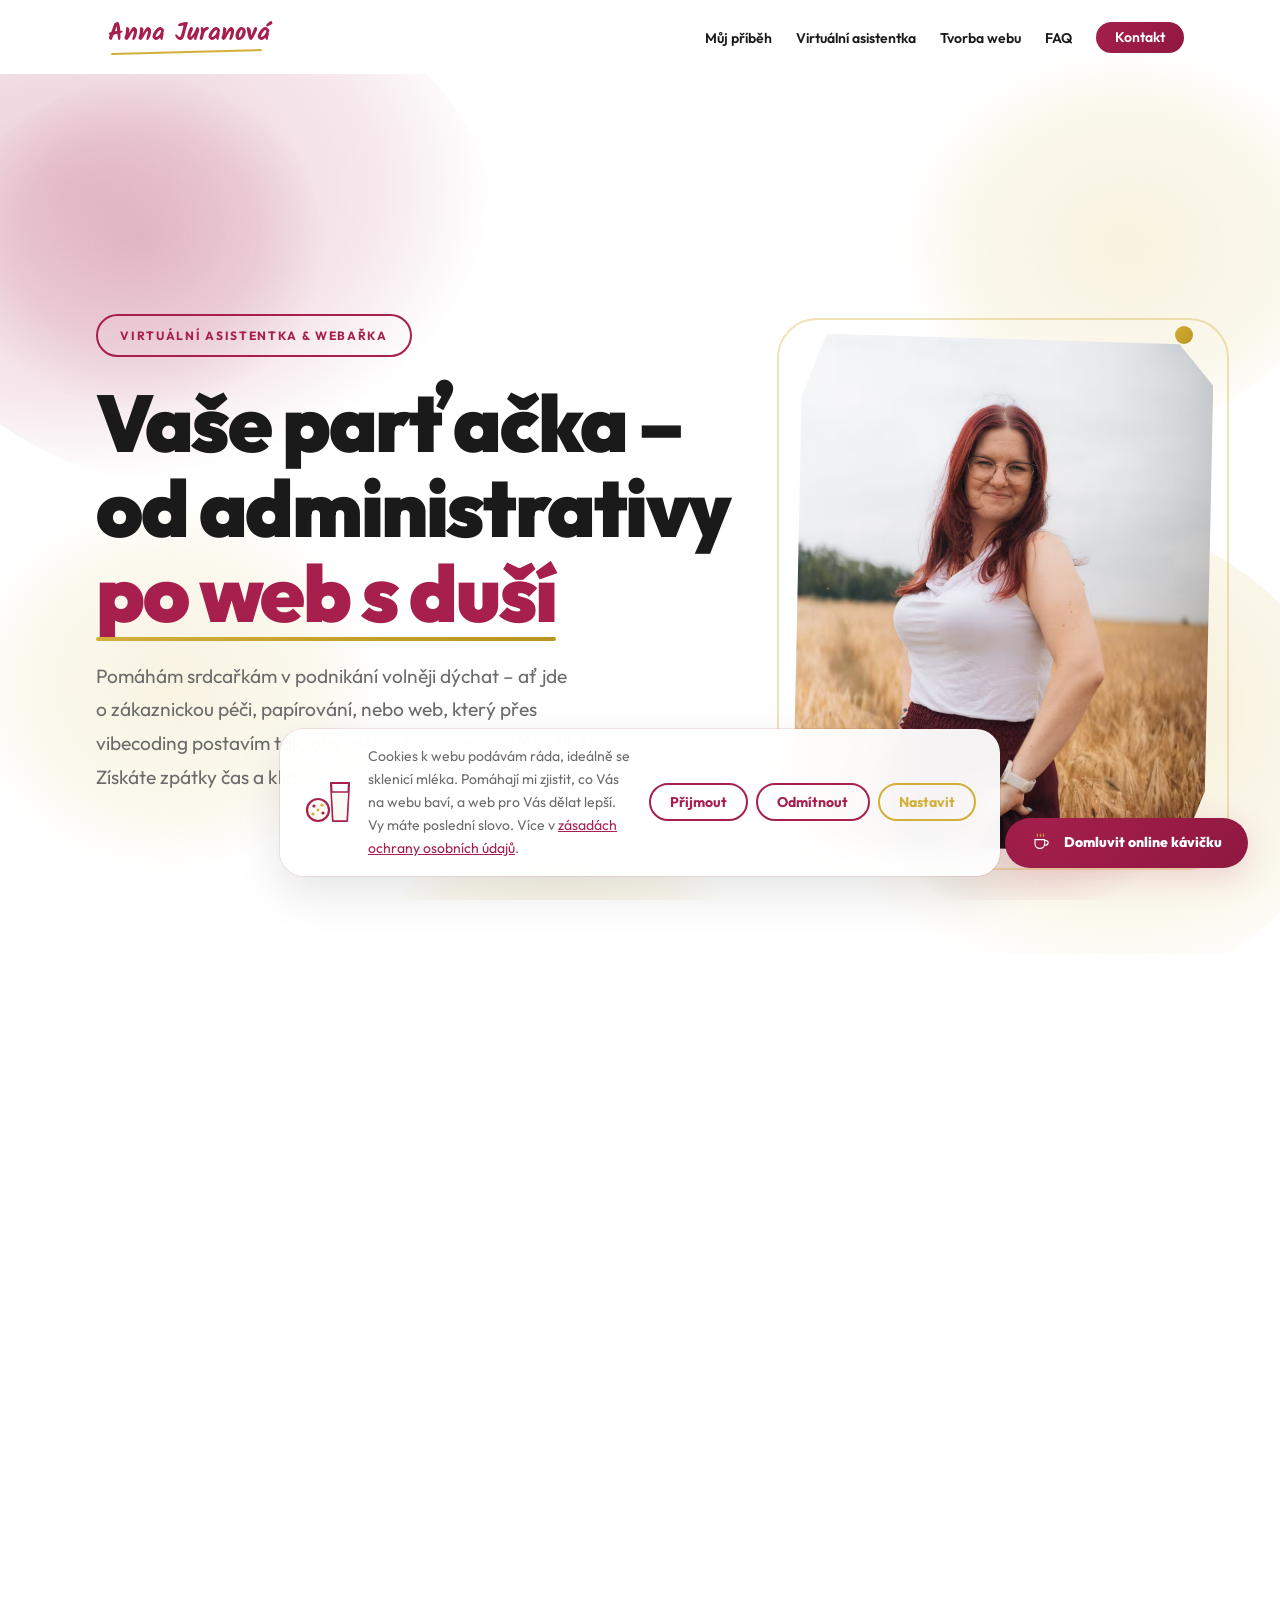
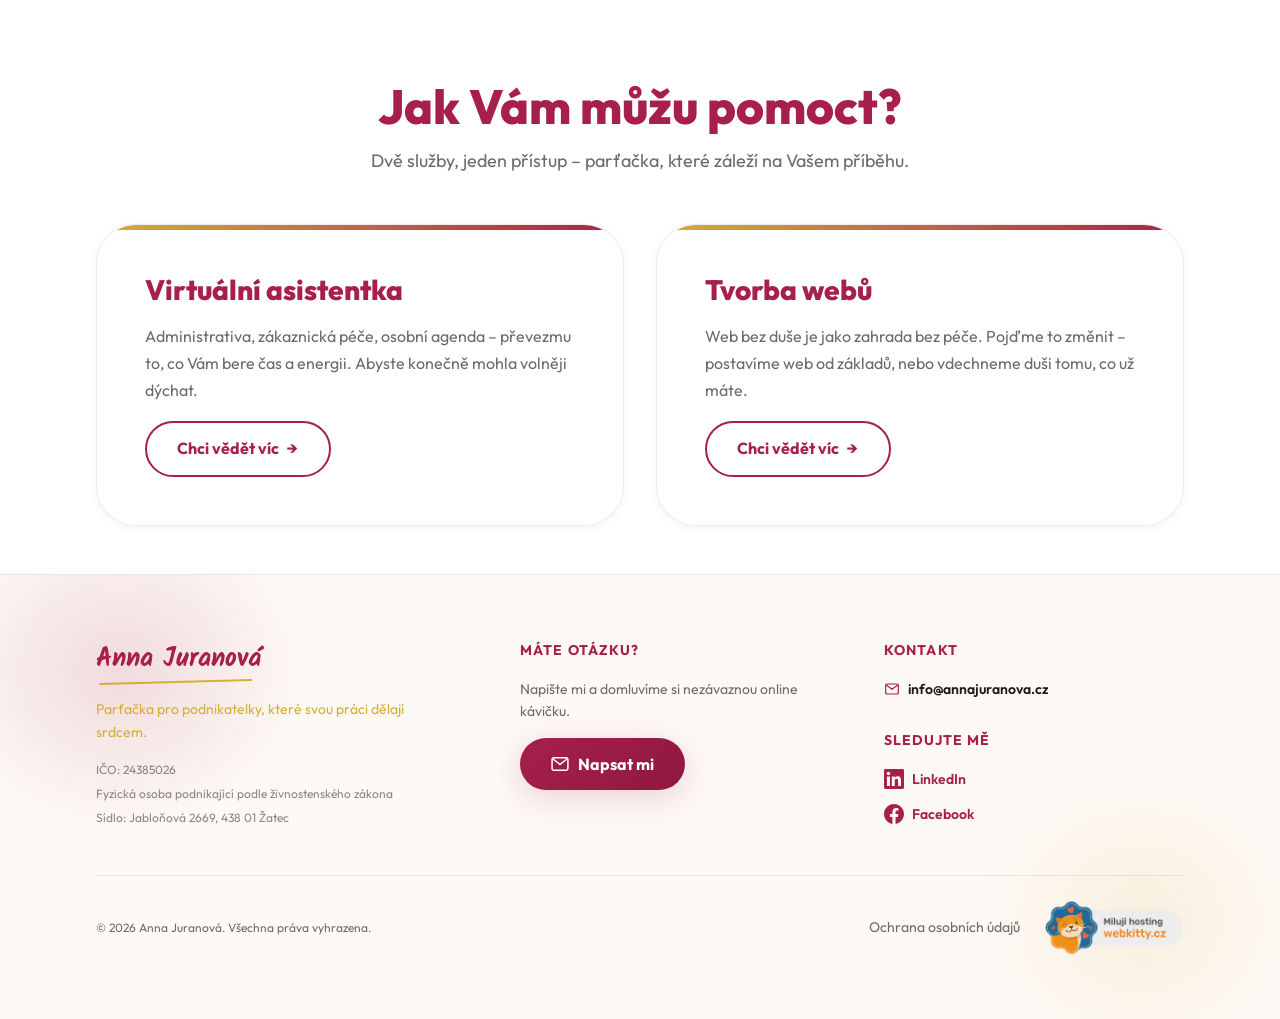
==== commit 0803f80d: "Verze1 - opravy" ====
--- a/index.html
+++ b/index.html
@@ -17,7 +17,9 @@
   <meta property="og:title" content="Anna Juranová – Virtuální asistentka &amp; Tvorba webu" />
   <meta property="og:description"
     content="Pomáhám srdcařkám v podnikání volněji dýchat – zákaznická péče, administrativa nebo web s duší." />
-  <meta property="og:image" content="https://annajuranova.cz/Obrazky/hero_sekce.jpeg" />
+  <meta property="og:image" content="https://annajuranova.cz/Obrazky/hero_sekce-og.jpeg" />
+  <meta property="og:image:width" content="1200" />
+  <meta property="og:image:height" content="630" />
 
   <!-- Favicon -->
   <link rel="icon" href="favicon.svg" type="image/svg+xml" />
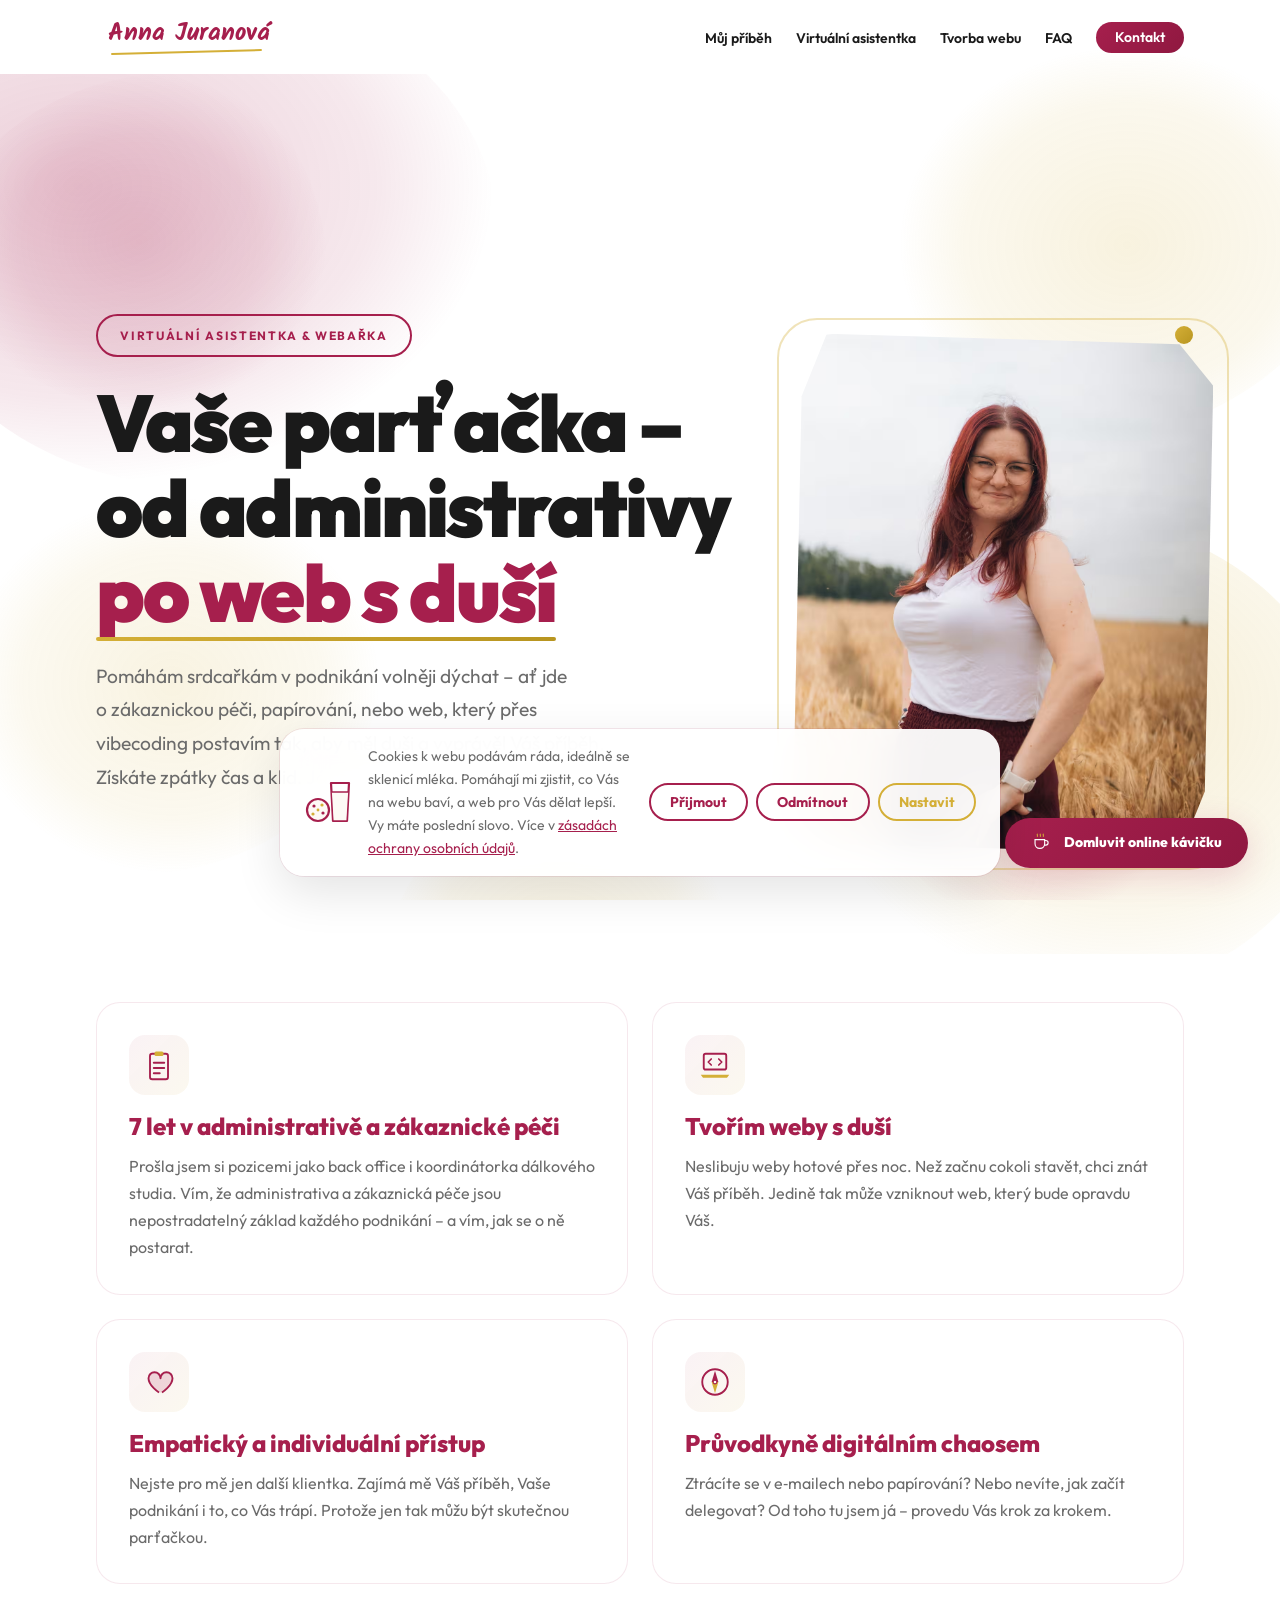
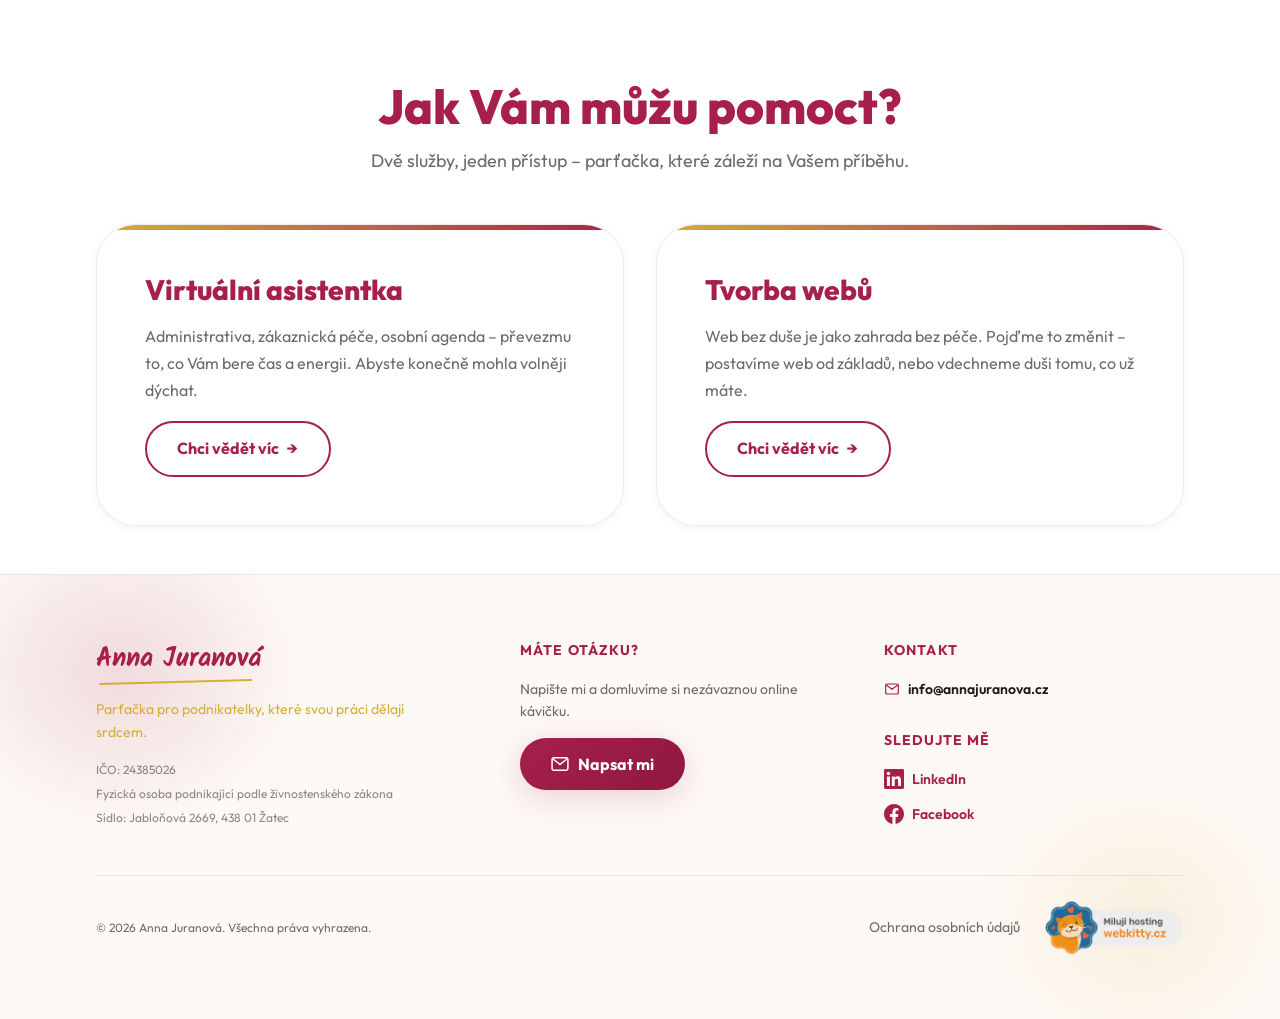
==== commit 196d5027: "Verze2 - opravy" ====
--- a/index.html
+++ b/index.html
@@ -6,15 +6,15 @@
   <meta http-equiv="X-UA-Compatible" content="IE=edge" />
   <meta name="viewport" content="width=device-width, initial-scale=1.0" />
 
-  <title>Anna Juranová – Virtuální asistentka &amp; Tvorba webu</title>
+  <title>Anna Juranová – virtuální asistentka &amp; webařka</title>
   <meta name="description"
-    content="Pomáhám srdcařkám v podnikání volněji dýchat – ať jde o zákaznickou péči, papírování, nebo web s duší. Virtuální asistentka a webařka Anna Juranová." />
+    content="Pomáhám srdcařkám v podnikání volněji dýchat – ať jde o zákaznickou péči, papírování, nebo web s duší. První online kávička zdarma." />
   <link rel="canonical" href="https://annajuranova.cz/" />
 
   <!-- Open Graph -->
   <meta property="og:type" content="website" />
   <meta property="og:url" content="https://annajuranova.cz/" />
-  <meta property="og:title" content="Anna Juranová – Virtuální asistentka &amp; Tvorba webu" />
+  <meta property="og:title" content="Anna Juranová – virtuální asistentka &amp; webařka" />
   <meta property="og:description"
     content="Pomáhám srdcařkám v podnikání volněji dýchat – zákaznická péče, administrativa nebo web s duší." />
   <meta property="og:image" content="https://annajuranova.cz/Obrazky/hero_sekce-og.jpeg" />
@@ -147,6 +147,7 @@
   <!-- ========== INTRO CARDS (4) ========== -->
   <section class="intro section" id="intro" aria-labelledby="intro-heading">
     <div class="container">
+      <h2 class="visually-hidden" id="intro-heading">Proč spolupracovat právě se mnou</h2>
       <div class="intro__grid">
 
         <article class="intro-card reveal">
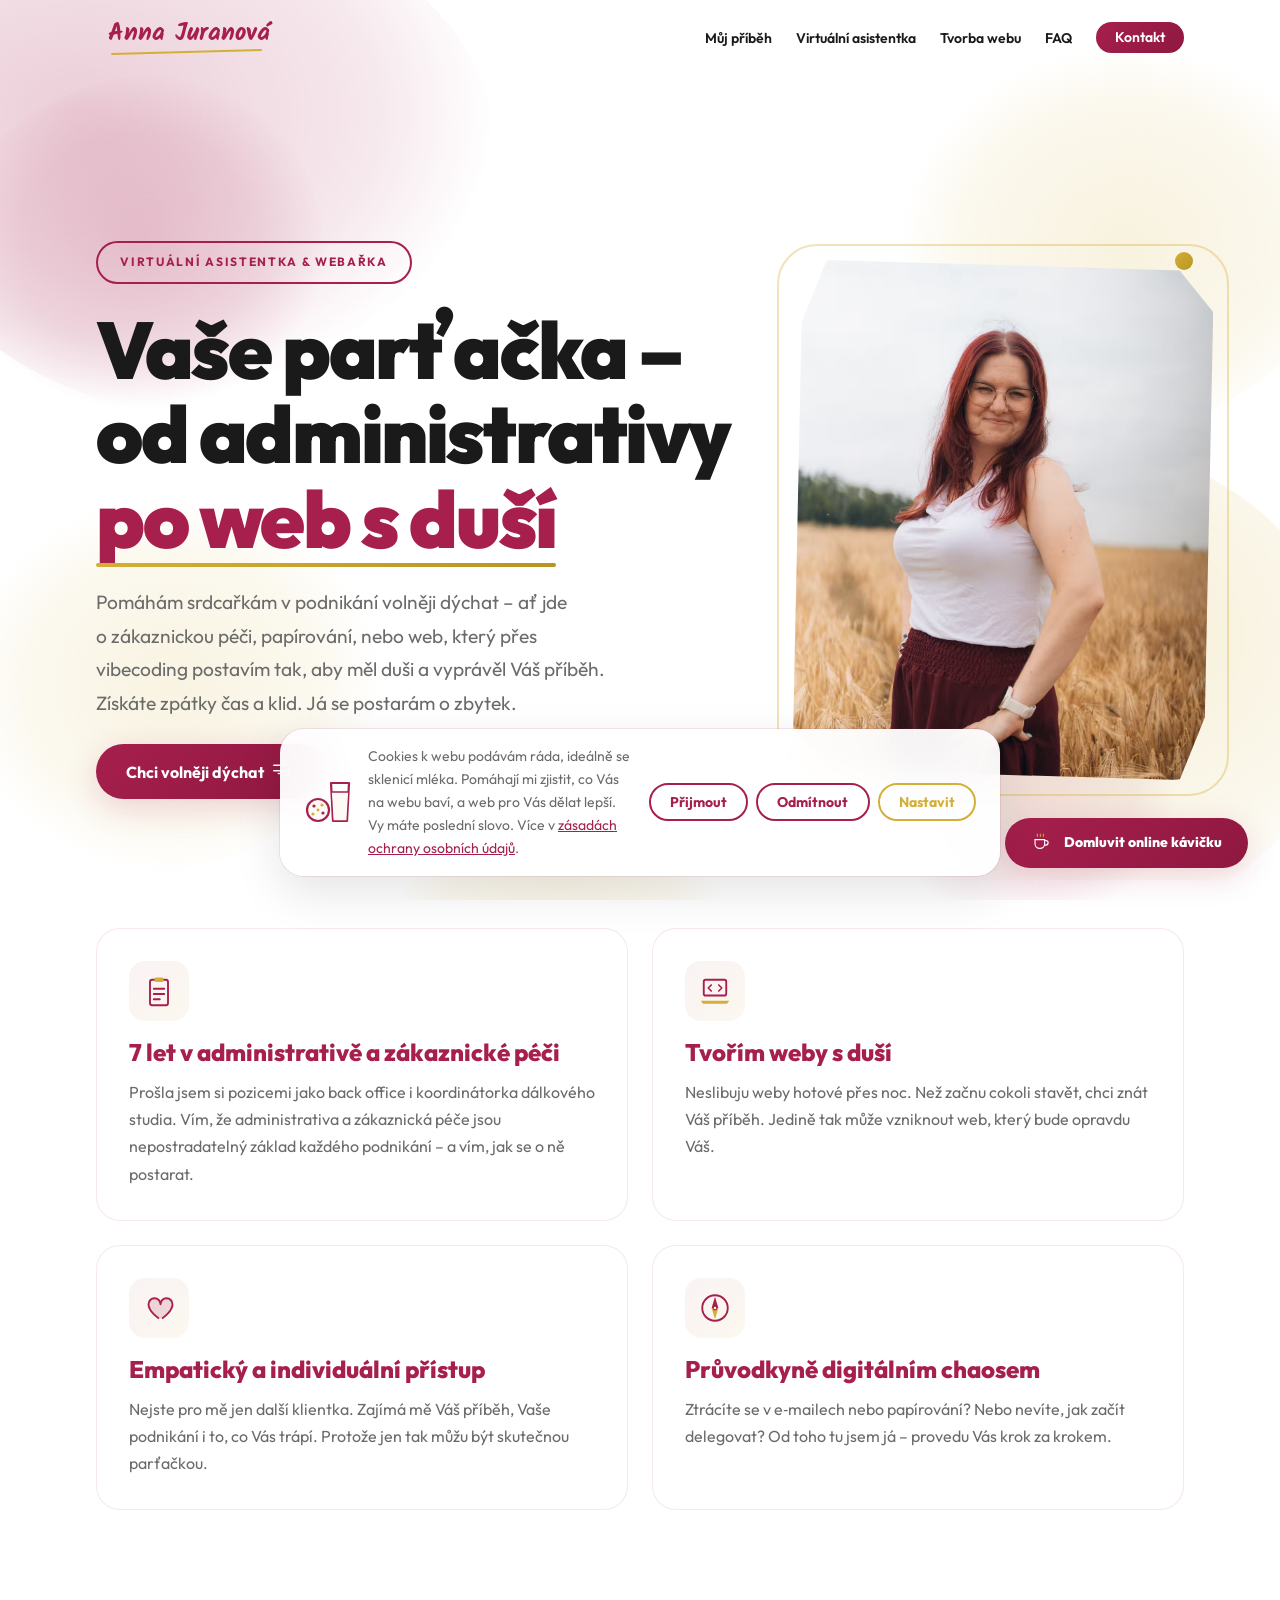
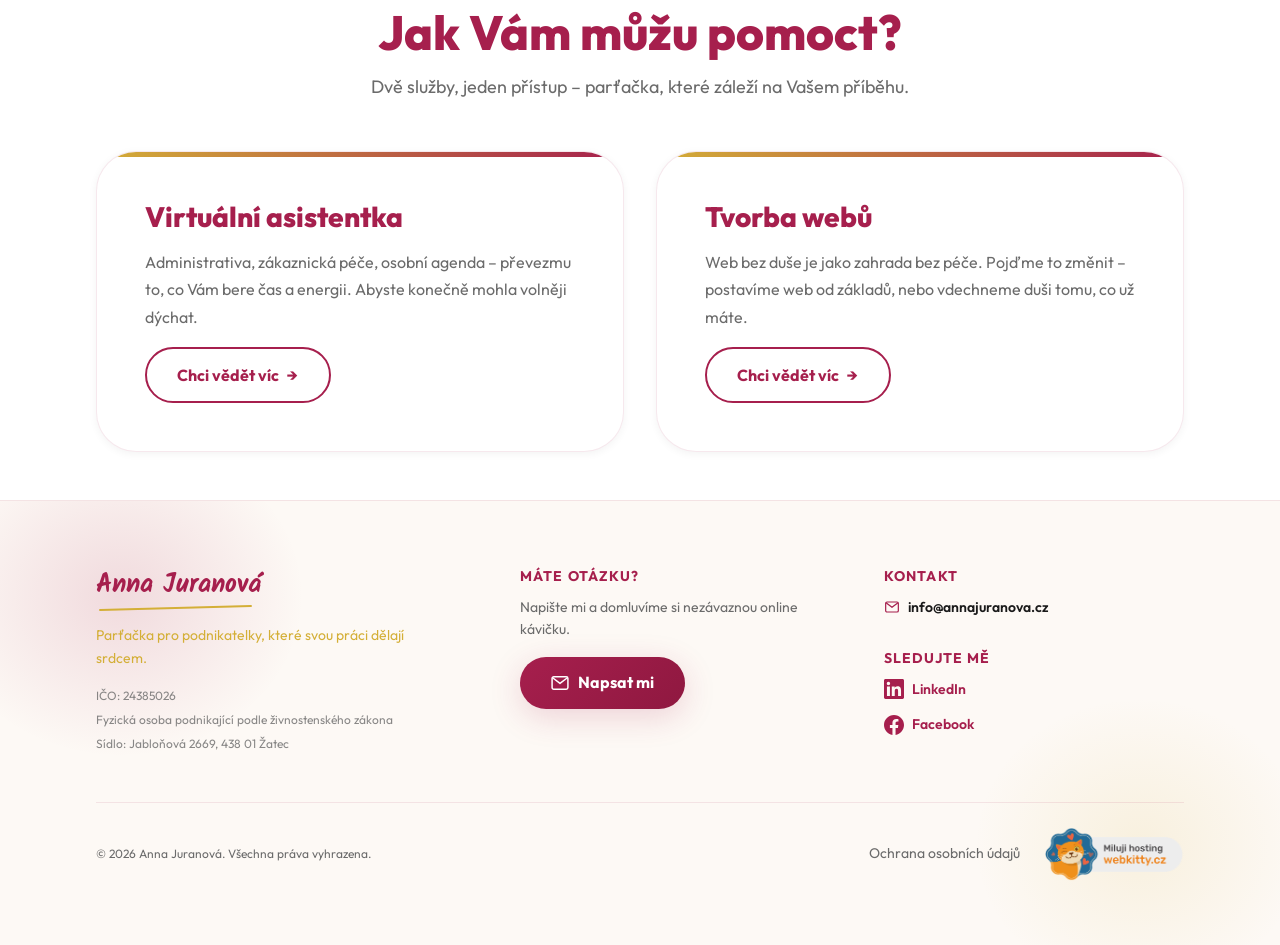
==== commit f07d8c3b: "Verze3 - poravy" ====
--- a/index.html
+++ b/index.html
@@ -17,9 +17,16 @@
   <meta property="og:title" content="Anna Juranová – virtuální asistentka &amp; webařka" />
   <meta property="og:description"
     content="Pomáhám srdcařkám v podnikání volněji dýchat – zákaznická péče, administrativa nebo web s duší." />
-  <meta property="og:image" content="https://annajuranova.cz/Obrazky/hero_sekce-og.jpeg" />
+  <meta property="og:image" content="https://annajuranova.cz/Obrazky/muj_pribeh_2-og.jpeg" />
   <meta property="og:image:width" content="1200" />
   <meta property="og:image:height" content="630" />
+
+  <!-- Twitter Card -->
+  <meta name="twitter:card" content="summary_large_image" />
+  <meta name="twitter:title" content="Anna Juranová – virtuální asistentka &amp; webařka" />
+  <meta name="twitter:description"
+    content="Pomáhám srdcařkám v podnikání volněji dýchat – zákaznická péče, administrativa nebo web s duší." />
+  <meta name="twitter:image" content="https://annajuranova.cz/Obrazky/muj_pribeh_2-og.jpeg" />
 
   <!-- Favicon -->
   <link rel="icon" href="favicon.svg" type="image/svg+xml" />
--- a/style.css
+++ b/style.css
@@ -248,7 +248,7 @@
 }
 
 /* Všechen obsah nad pozadím */
-body > *:not(.watercolor-bg):not(.cookie-bar):not(.cookie-modal):not(.floating-cta):not(.calendly-overlay) { position: relative; z-index: 1; }
+body > *:not(.watercolor-bg):not(.cookie-bar):not(.cookie-modal):not(.floating-cta):not(.calendly-overlay):not(.navbar) { position: relative; z-index: 1; }
 
 /* ---- 6. SCROLL REVEAL ----------------------------------- */
 .reveal {
@@ -379,9 +379,7 @@
               padding var(--dur) var(--ease);
 }
 .navbar.scrolled {
-  background: rgba(255,255,255,0.92);
-  backdrop-filter: blur(20px);
-  -webkit-backdrop-filter: blur(20px);
+  background: rgba(255,255,255,0.98);
   box-shadow: 0 2px 20px rgba(0,0,0,.07);
   padding: var(--sp-3) 0;
 }
@@ -1124,14 +1122,14 @@
 }
 
 .testimonial__cta {
-  margin-top: var(--sp-8);
+  margin-top: var(--sp-5);
   text-align: center;
   display: flex;
   flex-direction: column;
   align-items: center;
   gap: var(--sp-5);
 }
-.testimonial__cta--mt-9 { margin-top: var(--sp-9); }
+.testimonial__cta--mt-9 { margin-top: var(--sp-6); }
 .testimonial__cta p {
   font-size: var(--text-md);
   color: var(--c-muted);
@@ -1140,7 +1138,7 @@
 }
 
 /* ---- 15. FAQ -------------------------------------------- */
-.faq-group + .faq-group { margin-top: var(--sp-9); }
+.faq-group + .faq-group { margin-top: var(--sp-6); }
 
 .faq__cols {
   display: grid;
@@ -1537,7 +1535,7 @@
   letter-spacing: 0.08em;
   text-transform: uppercase;
   color: var(--c-primary);
-  margin-bottom: var(--sp-4);
+  margin-bottom: var(--sp-2);
 }
 .footer__heading--social { margin-top: var(--sp-5); }
 
@@ -2219,26 +2217,58 @@
   .navbar__logo-name { font-size: 1.15rem; }
   .footer__logo { font-size: 1.1rem; }
 
+  /* Když je menu otevřené, pozadí navigace (za logem) ať navazuje na panel pod ním */
+  .navbar:has(.navbar__links.open) {
+    background-color: var(--c-bg-tint);
+    background-image: radial-gradient(ellipse 320px 240px at 100% 0%, rgba(166, 31, 77, 0.28) 0%, transparent 72%);
+    background-repeat: no-repeat;
+    box-shadow: none;
+  }
+
   .navbar__links { display: none; flex-direction: column; gap: var(--sp-3); }
   .navbar__links.open {
     display: flex;
-    position: fixed;
-    inset: 0;
-    top: 0;
-    background: rgba(255,255,255,0.97);
-    backdrop-filter: blur(20px);
-    -webkit-backdrop-filter: blur(20px);
-    align-items: center;
-    justify-content: center;
-    z-index: 999;
-    padding: var(--sp-9);
+    flex-direction: column;
+    position: absolute;
+    top: 100%;
+    left: 0;
+    right: 0;
+    width: auto;
+    max-height: calc(100vh - 100%);
+    overflow-y: auto;
+    background-color: var(--c-bg-tint);
+    background-image:
+      radial-gradient(ellipse 320px 240px at 100% 0%, rgba(166, 31, 77, 0.28) 0%, transparent 72%),
+      radial-gradient(ellipse 280px 240px at 0% 100%, rgba(212, 175, 55, 0.26) 0%, transparent 72%);
+    background-repeat: no-repeat;
+    align-items: stretch;
+    justify-content: flex-start;
+    gap: 0;
+    z-index: 2000;
+    box-shadow: 0 16px 32px rgba(0,0,0,0.12);
   }
+  .navbar__links.open li { display: block; }
   .navbar__links.open .navbar__link {
-    font-size: var(--text-lg);
-    font-weight: 700;
+    display: block;
+    width: 100%;
+    box-sizing: border-box;
+    font-size: var(--text-sm);
+    font-weight: 600;
     color: var(--c-text);
+    padding: var(--sp-4) var(--sp-6);
+    border-bottom: 1px solid var(--c-border);
   }
-  .navbar__hamburger { display: flex; z-index: 1001; position: relative; }
+  .navbar__links.open .navbar__link[aria-current="page"] {
+    color: var(--c-primary);
+  }
+  .navbar__links.open .navbar__link--cta {
+    text-align: left;
+    border-bottom: none;
+    border-radius: 0;
+    padding: var(--sp-4) var(--sp-6);
+    margin: 0;
+  }
+  .navbar__hamburger { display: flex; z-index: 2001; position: relative; }
 
   .hero__inner { padding: var(--sp-7) 0; gap: var(--sp-6); }
   .hero__image-frame { width: 280px; margin: 0 12px; }
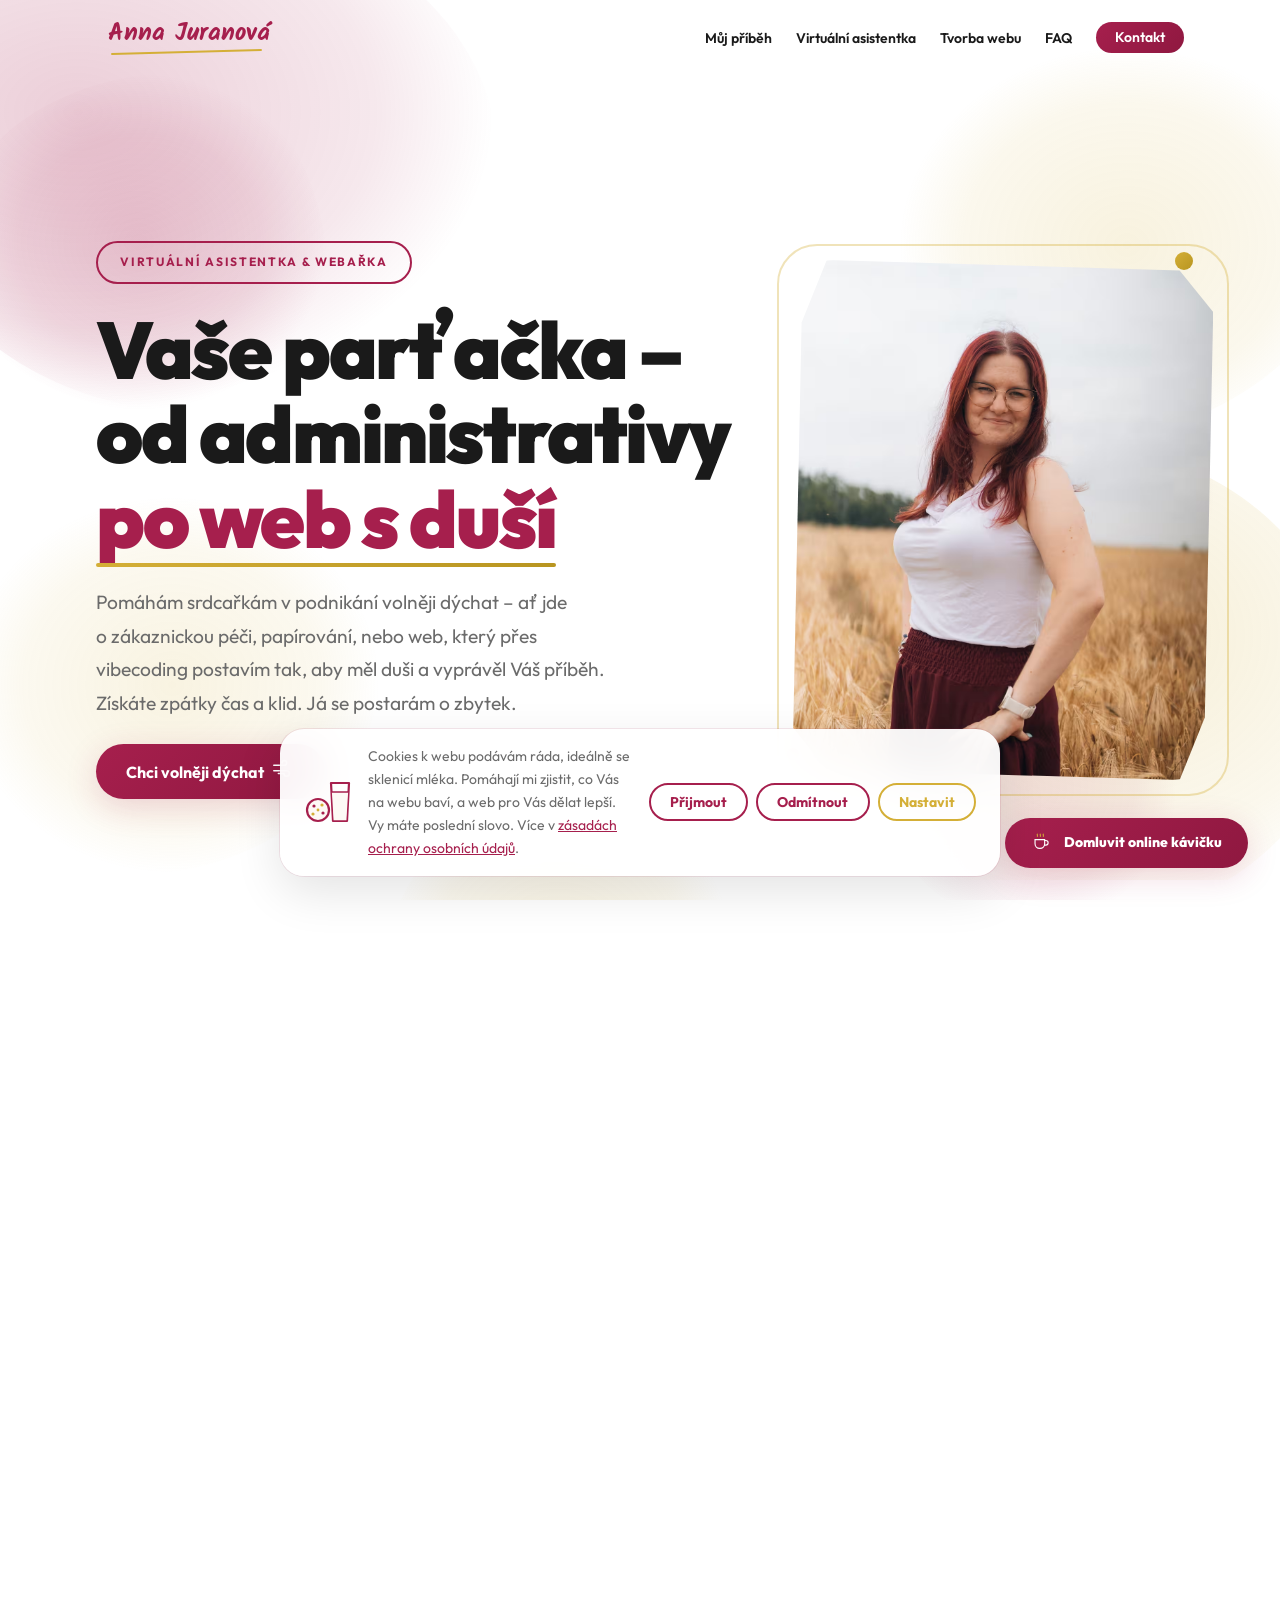
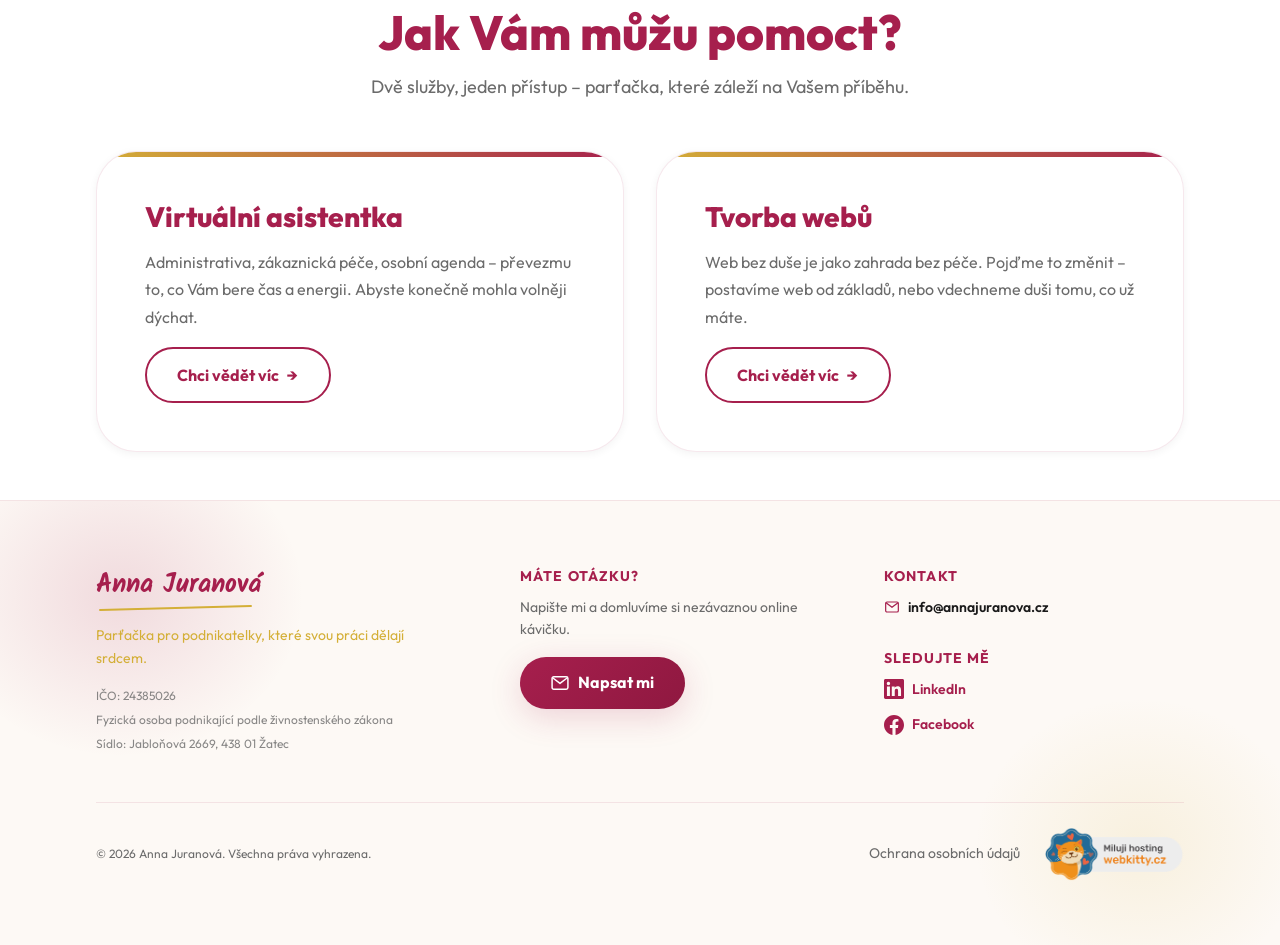
==== commit 0eb986ef: "Verze7 - oprava cookies calendly" ====
--- a/index.html
+++ b/index.html
@@ -42,7 +42,6 @@
 
   <!-- Calendly popup widget -->
   <link href="https://assets.calendly.com/assets/external/widget.css" rel="stylesheet" />
-  <script src="https://assets.calendly.com/assets/external/widget.js" type="text/javascript" async></script>
 
   <!-- Structured data – LocalBusiness -->
   <script type="application/ld+json">
--- a/style.css
+++ b/style.css
@@ -2270,6 +2270,7 @@
   }
   .navbar__hamburger { display: flex; z-index: 2001; position: relative; }
 
+  .hero { padding-top: 40px; }
   .hero__inner { padding: var(--sp-7) 0; gap: var(--sp-6); }
   .hero__image-frame { width: 280px; margin: 0 12px; }
   .hero__photo { height: 320px; }
@@ -2371,7 +2372,8 @@
   .timeline__item:not(:first-child)::before { top: 0; bottom: 50%; }
   .timeline__item:not(:last-child)::after { top: 50%; bottom: calc(var(--sp-7) * -1); }
 
-  .page-header { padding-top: 120px; }
+  .page-header { padding-top: 90px; }
+  .section--top-offset > .container { padding-top: 90px; }
   .pricing-grid { grid-template-columns: 1fr; }
   .testimonial__cta p { font-size: var(--text-sm); }
   .story__visual { gap: var(--sp-3); }
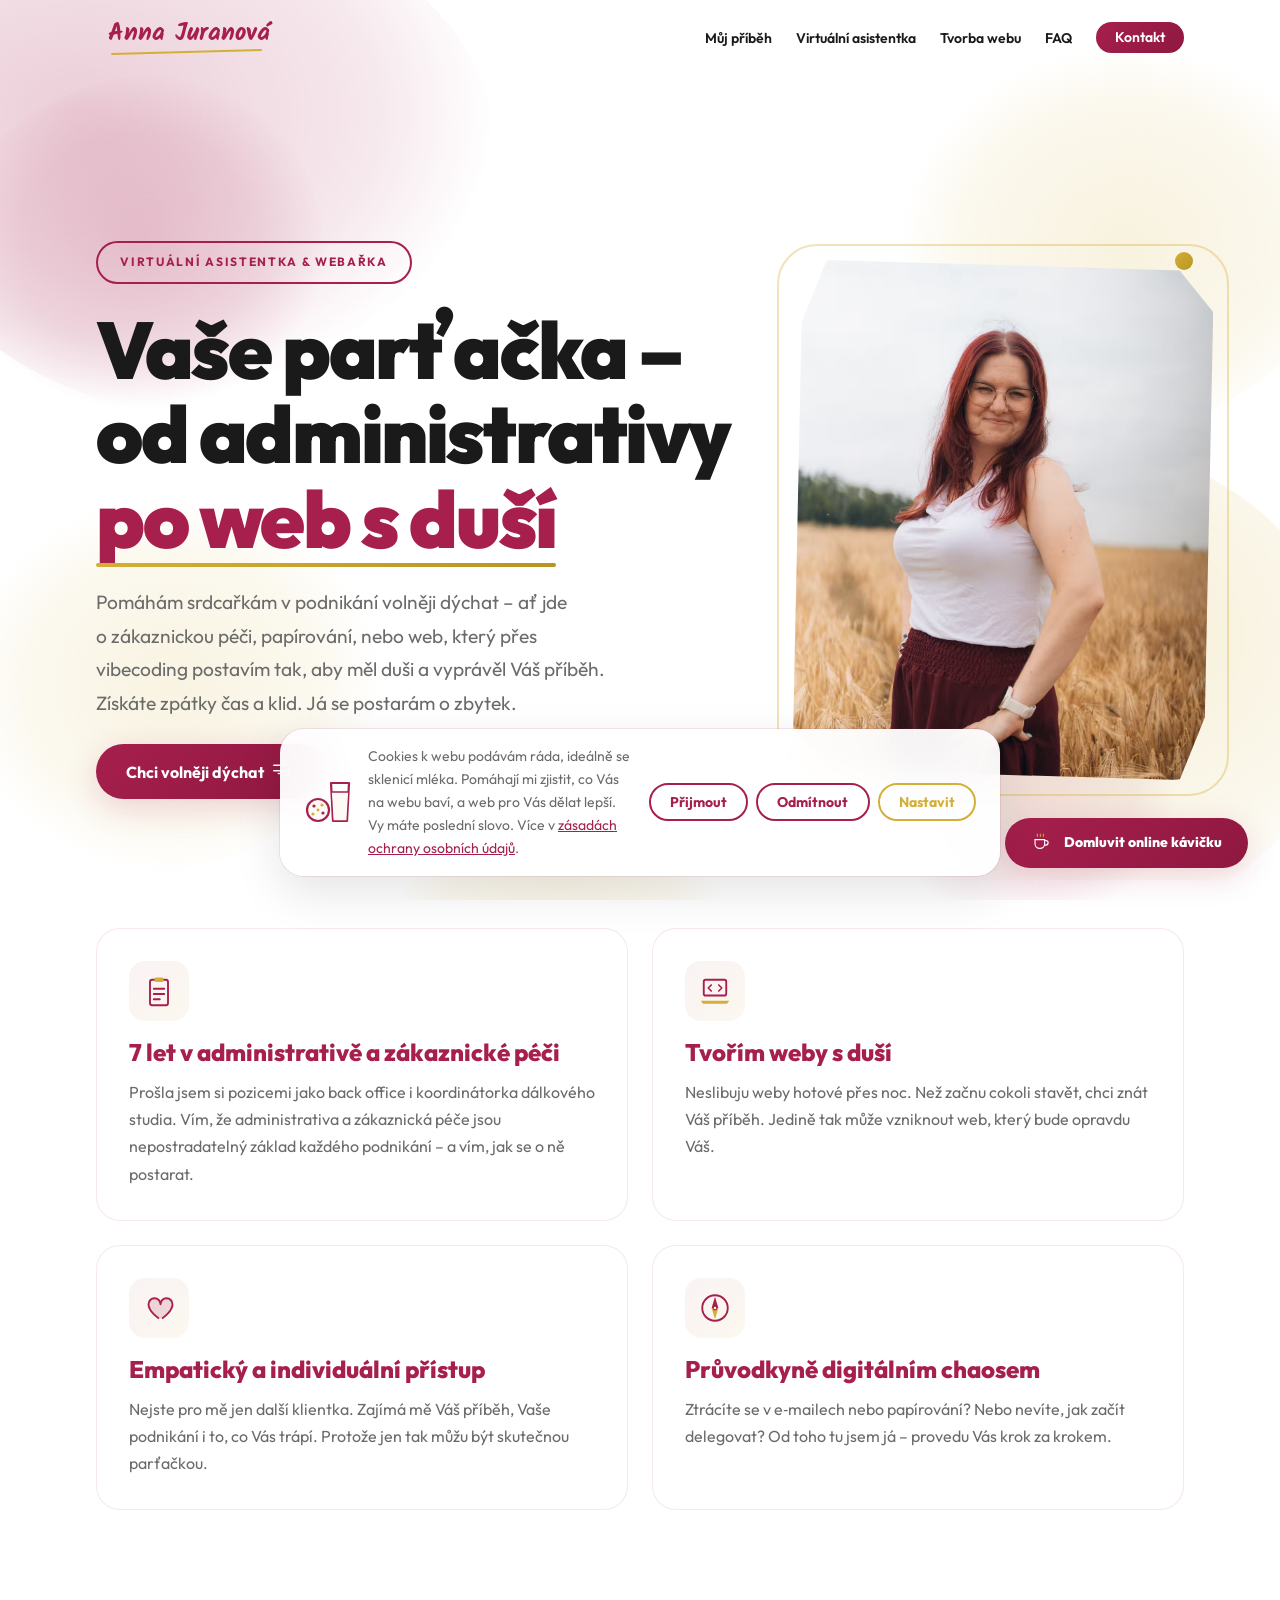
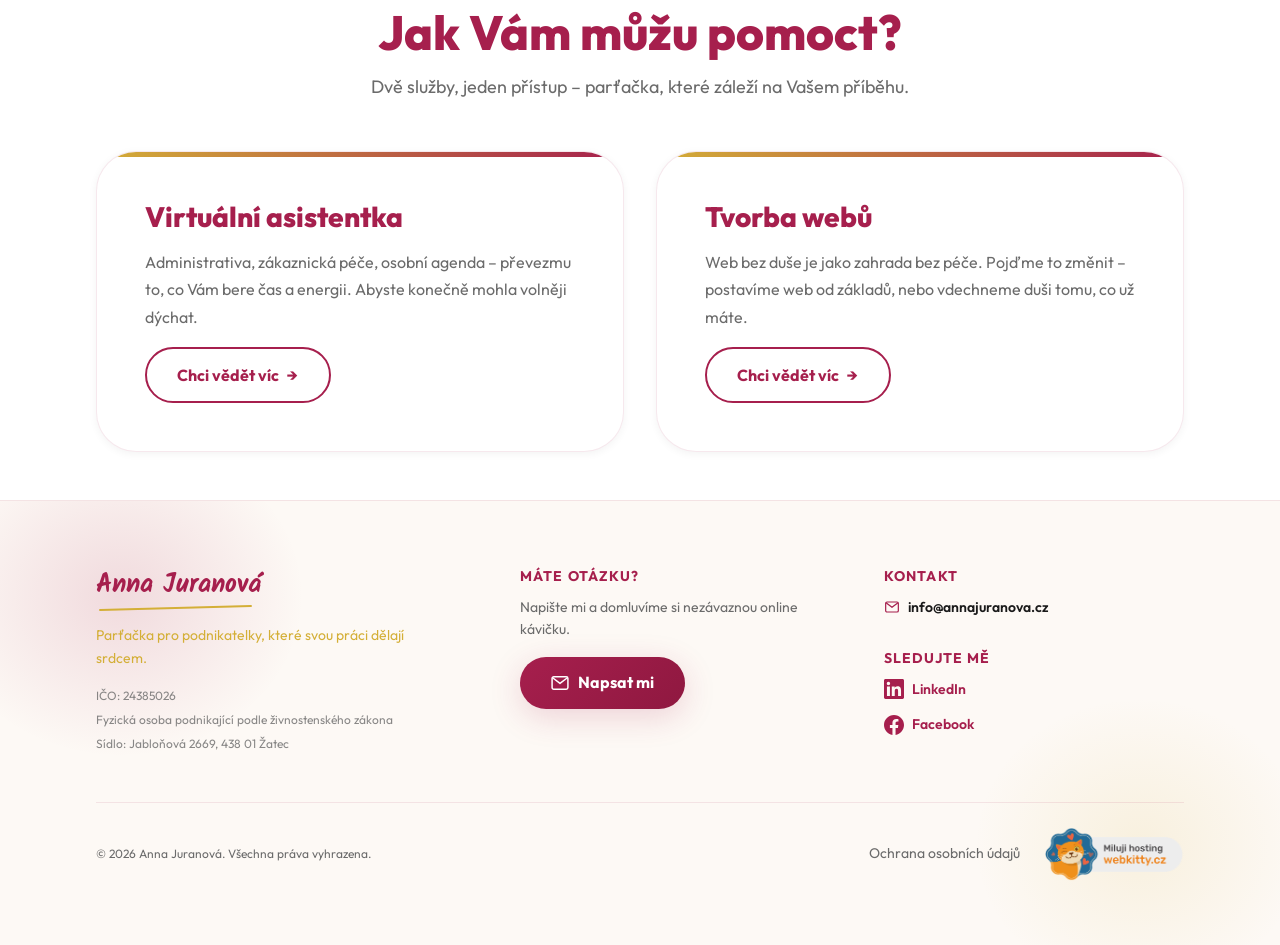
==== commit d52e3a56: "Verze 8 - oprava chyb v kódu" ====
--- a/index.html
+++ b/index.html
@@ -40,8 +40,7 @@
   <!-- Styles -->
   <link rel="stylesheet" href="style.css" />
 
-  <!-- Calendly popup widget -->
-  <link href="https://assets.calendly.com/assets/external/widget.css" rel="stylesheet" />
+  <!-- Calendly popup widget: CSS i JS se donačítají dynamicky až na klik (viz script.js) -->
 
   <!-- Structured data – LocalBusiness -->
   <script type="application/ld+json">
@@ -139,8 +138,8 @@
       <!-- Pravý sloupec – foto s image mask -->
       <div class="hero__visual reveal" aria-hidden="true">
         <div class="hero__image-frame">
-          <img src="Obrazky/hero_sekce (1).avif" alt="Anna Juranová – virtuální asistentka a webařka"
-            class="hero__photo" width="480" height="600" />
+          <img src="Obrazky/hero_sekce%20(1).avif" alt="Anna Juranová – virtuální asistentka a webařka"
+            class="hero__photo" width="480" height="600" fetchpriority="high" />
           <!-- Dekorativní pruhy -->
           <div class="hero__deco-ring"></div>
           <div class="hero__deco-dot hero__deco-dot--1"></div>
@@ -262,7 +261,7 @@
   </section>
 
   <!-- ========== FOOTER ========== -->
-  <footer class="footer" role="contentinfo">
+  <footer class="footer">
     <div class="footer__watercolor" aria-hidden="true">
       <div class="footer__wc-blob footer__wc-blob--1"></div>
       <div class="footer__wc-blob footer__wc-blob--2"></div>
--- a/style.css
+++ b/style.css
@@ -666,51 +666,6 @@
   100% { transform: translateY(-8px); }
 }
 
-/* Plovoucí badgy */
-.hero__badge {
-  position: absolute;
-  background: #fff;
-  border-radius: var(--r-md);
-  padding: var(--sp-3) var(--sp-4);
-  box-shadow: var(--shadow-md);
-  display: flex;
-  align-items: center;
-  gap: var(--sp-2);
-  font-size: var(--text-sm);
-  font-weight: 700;
-  border: 1px solid var(--c-border);
-}
-.hero__badge--1 {
-  top: 16%;
-  left: -60px;
-  animation: badgeFloat 5s ease-in-out infinite alternate;
-}
-.hero__badge--2 {
-  bottom: 18%;
-  right: -50px;
-  animation: badgeFloat 6s ease-in-out infinite alternate-reverse;
-}
-.hero__badge-num {
-  font-size: 1.5rem;
-  font-weight: 900;
-  color: var(--c-primary);
-  line-height: 1;
-}
-.hero__badge-icon { font-size: 1.4rem; }
-.hero__badge-label {
-  font-size: 0.72rem;
-  color: var(--c-muted);
-  font-weight: 600;
-  text-transform: uppercase;
-  letter-spacing: 0.06em;
-  line-height: 1.2;
-  max-width: 80px;
-}
-@keyframes badgeFloat {
-  0%   { transform: translateY(0); }
-  100% { transform: translateY(-8px); }
-}
-
 /* ---- 10. INTRO CARDS ------------------------------------- */
 .intro__grid {
   display: grid;
@@ -2165,8 +2120,6 @@
   .hero__visual { order: -1; }
   .hero__image-frame { width: 320px; }
   .hero__photo { height: 380px; }
-  .hero__badge--1 { left: -20px; }
-  .hero__badge--2 { right: -20px; }
 
   .intro__grid { grid-template-columns: 1fr 1fr; }
   .help__grid  { grid-template-columns: 1fr; max-width: 560px; margin-inline: auto; }
@@ -2274,7 +2227,6 @@
   .hero__inner { padding: var(--sp-7) 0; gap: var(--sp-6); }
   .hero__image-frame { width: 280px; margin: 0 12px; }
   .hero__photo { height: 320px; }
-  .hero__badge { display: none; }
   .hero__deco-ring { inset: -10px; }
   .hero__deco-dot--1 { width: 12px; height: 12px; top: -4px; right: 12px; }
   .hero__deco-dot--2 { width: 8px; height: 8px; bottom: 12px; left: -4px; }
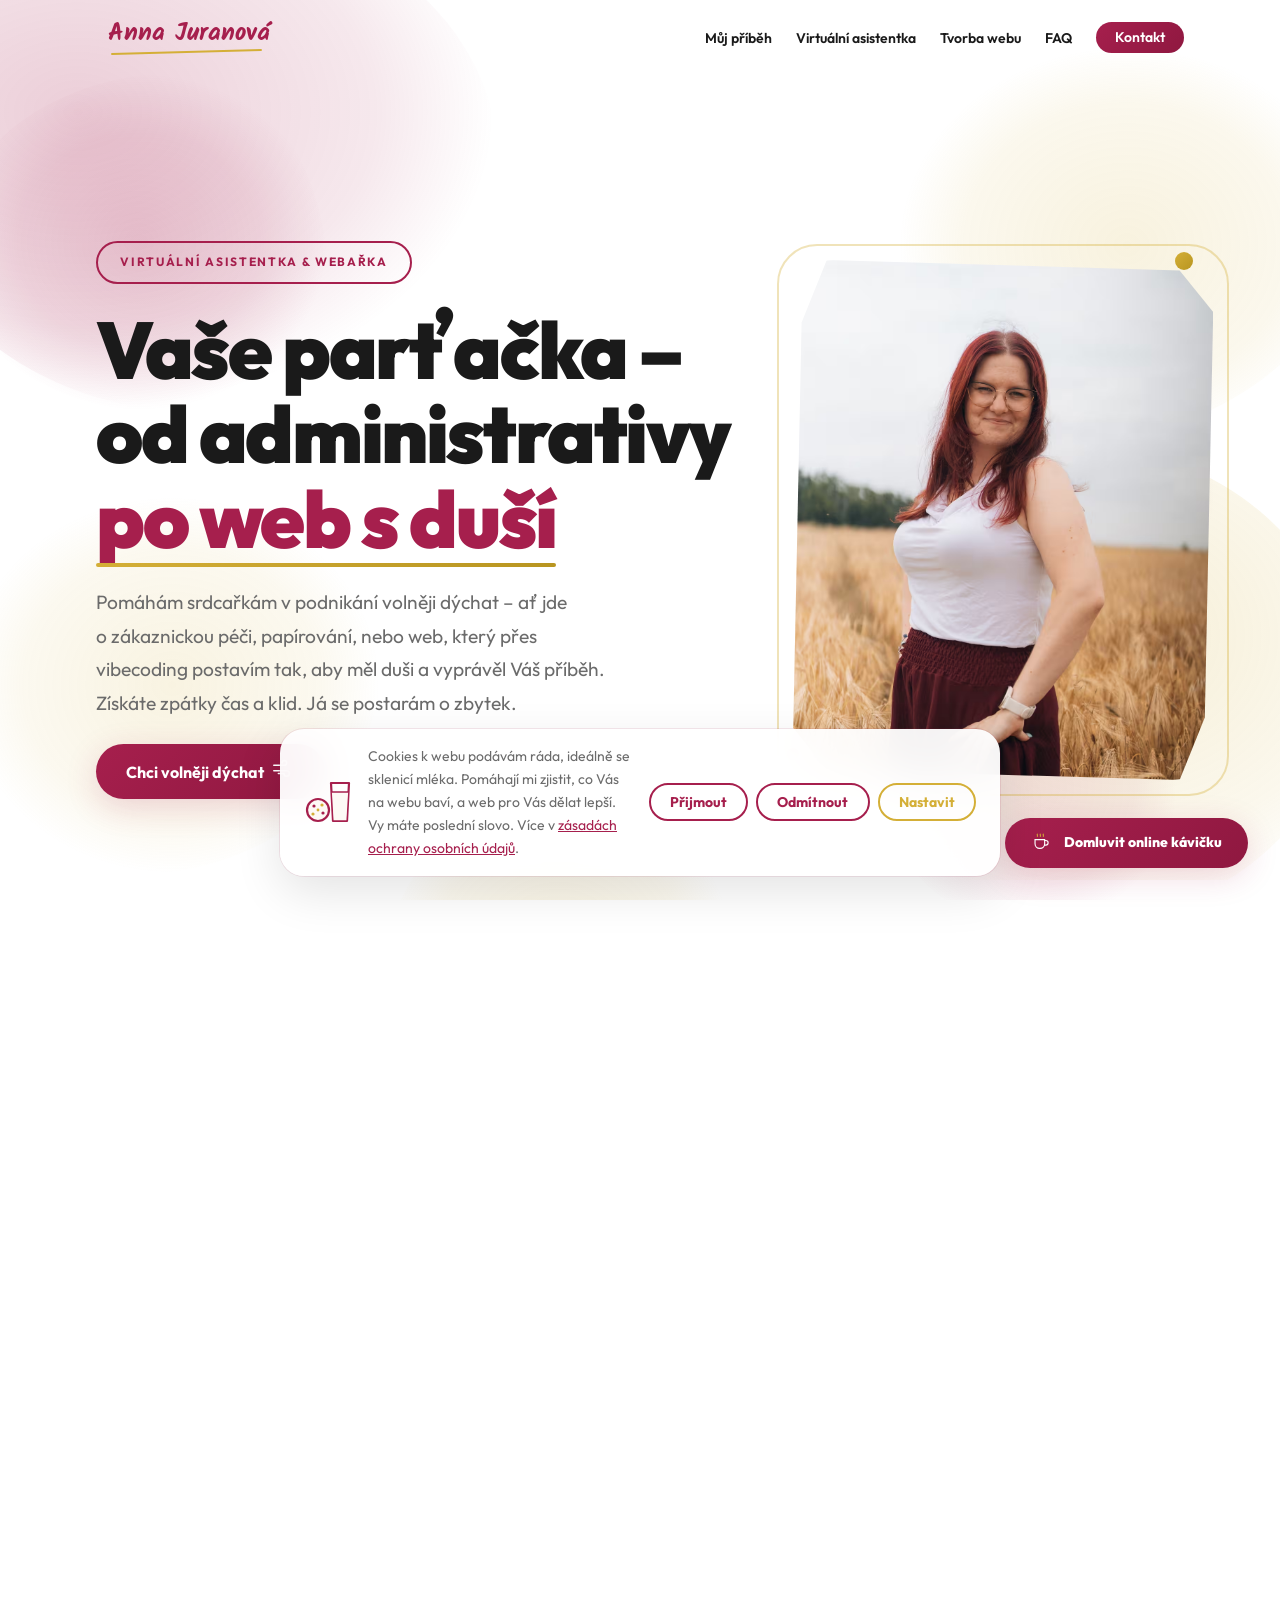
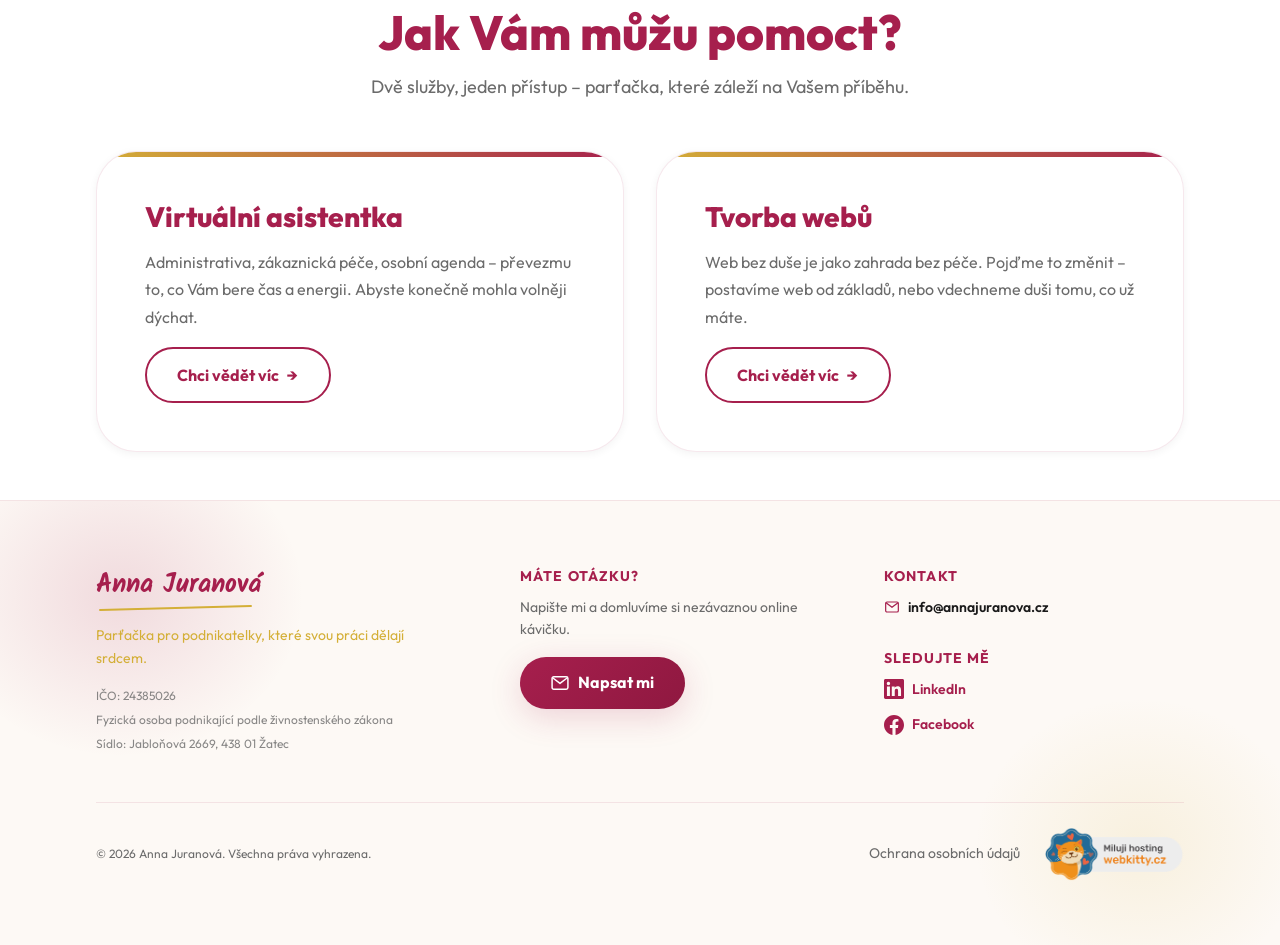
==== commit a18124e4: "Verze9 - oprava" ====
--- a/index.html
+++ b/index.html
@@ -38,7 +38,7 @@
     rel="stylesheet" />
 
   <!-- Styles -->
-  <link rel="stylesheet" href="style.css" />
+  <link rel="stylesheet" href="style.css?v=8" />
 
   <!-- Calendly popup widget: CSS i JS se donačítají dynamicky až na klik (viz script.js) -->
 
@@ -420,7 +420,7 @@
   </div>
 
   <!-- JS -->
-  <script src="script.js" defer></script>
+  <script src="script.js?v=8" defer></script>
 
 </body>
 
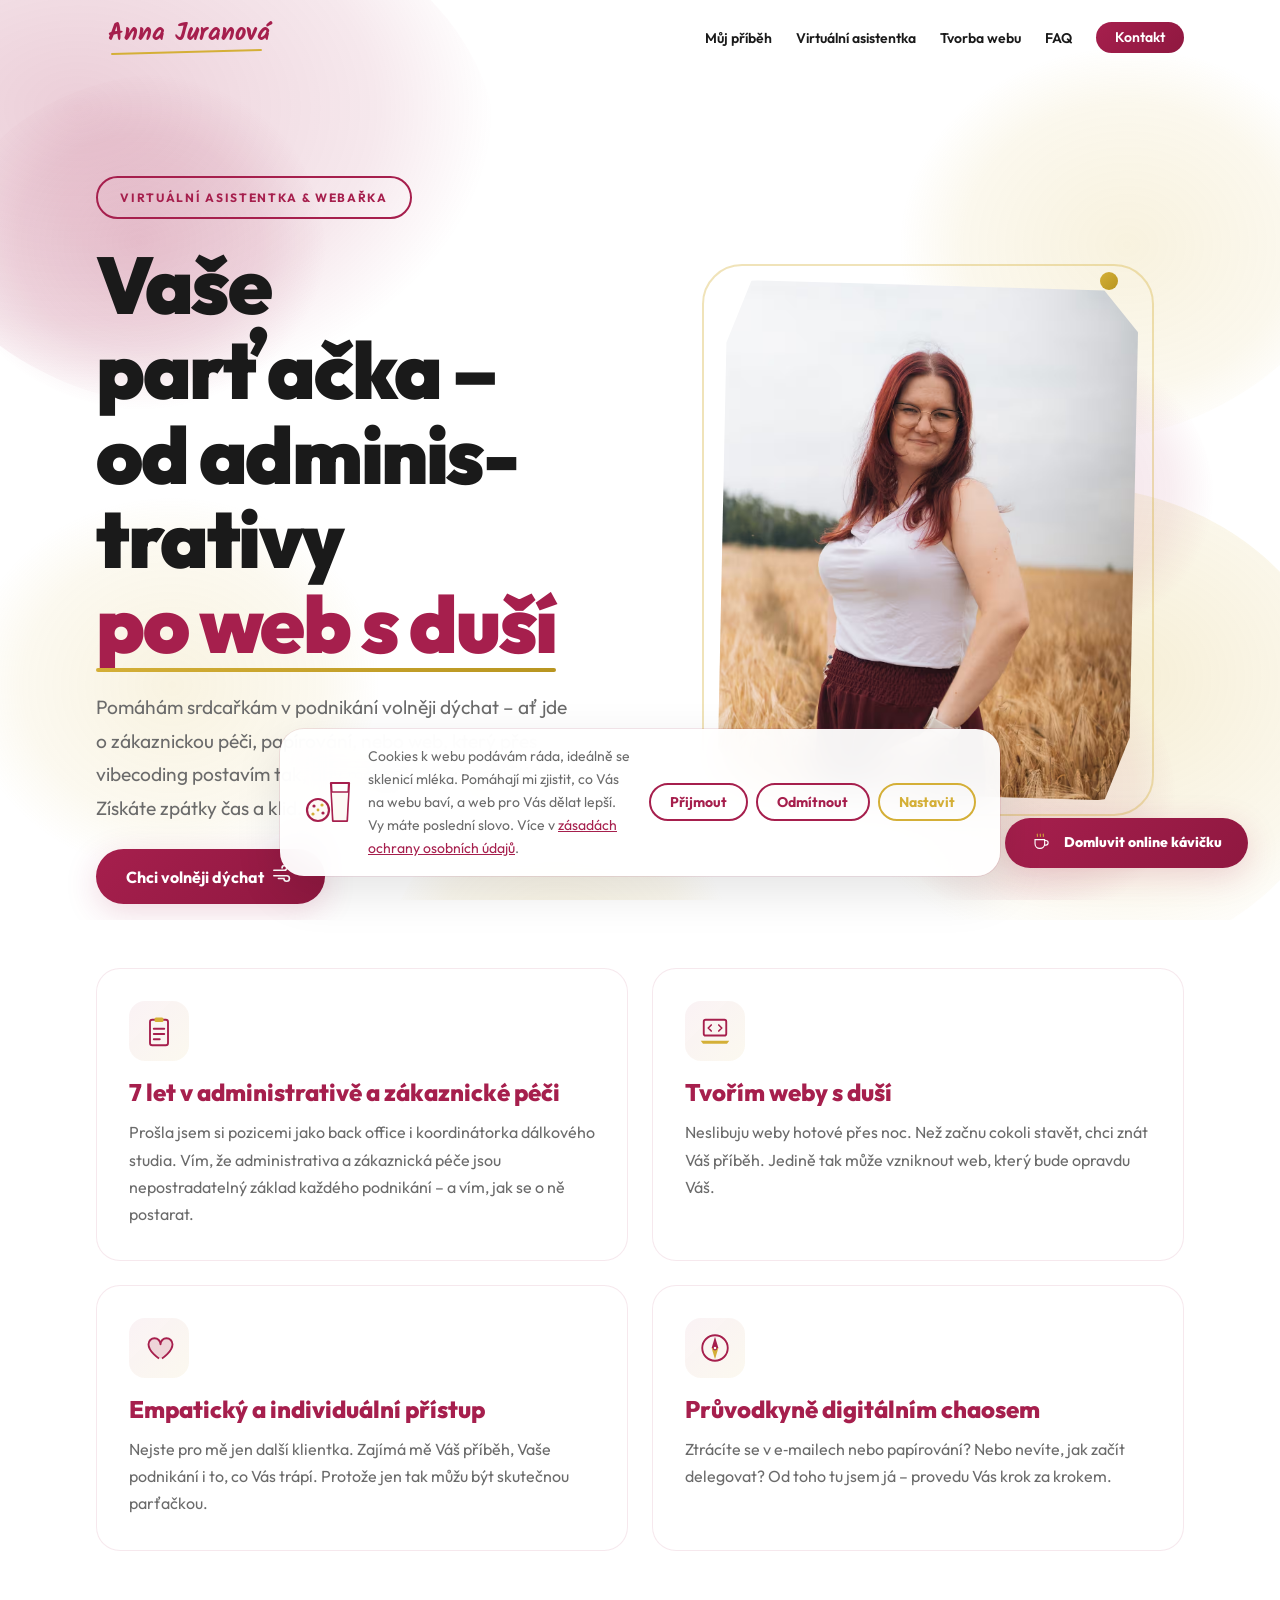
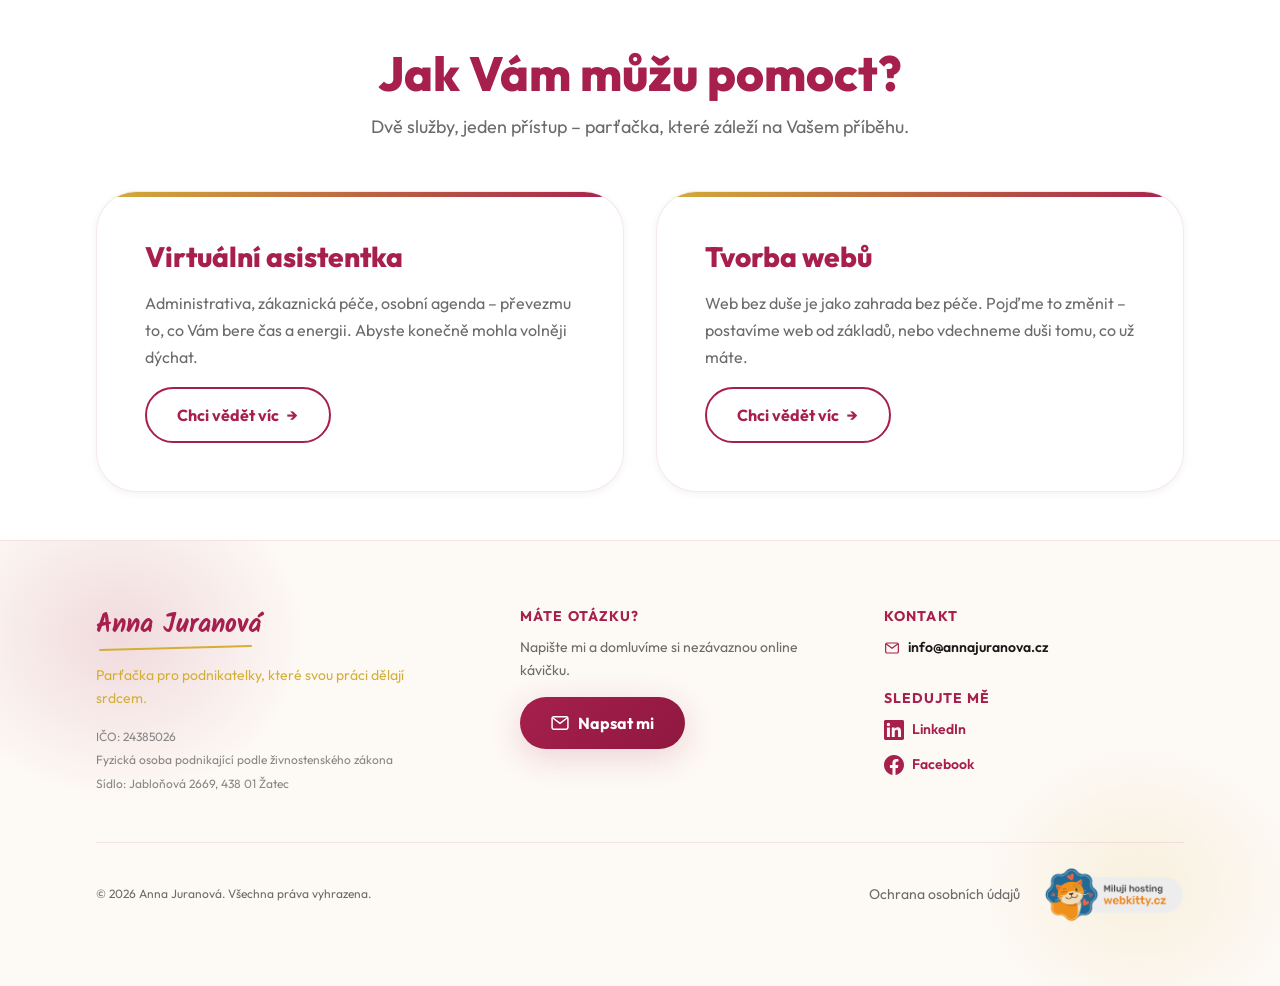
==== commit c6327946: "verze13 - údržba" ====
--- a/index.html
+++ b/index.html
@@ -111,7 +111,7 @@
 
         <h1 class="hero__title reveal">
           Vaše parťačka&nbsp;–<br />
-          od&nbsp;administrativy<br />
+          od&nbsp;adminis&shy;trativy<br />
           <span class="hero__title-accent">po&nbsp;web s&nbsp;duší</span>
         </h1>
 
--- a/style.css
+++ b/style.css
@@ -83,6 +83,8 @@
   line-height: 1.65;
   -webkit-font-smoothing: antialiased;
   overflow-x: hidden;
+  overflow-wrap: break-word;
+  hyphens: auto;
 }
 img, video { max-width: 100%; display: block; height: auto; }
 a { color: inherit; text-decoration: none; }
@@ -543,6 +545,7 @@
   flex-direction: column;
   align-items: flex-start;
   gap: var(--sp-5);
+  min-width: 0;
 }
 
 .hero__eyebrow {
@@ -555,6 +558,7 @@
   text-transform: uppercase;
   color: var(--c-primary);
   padding: 0.6rem 1.4rem;
+  max-width: 100%;
   border: 2px solid var(--c-primary);
   border-radius: var(--r-full);
 }
@@ -565,6 +569,7 @@
   line-height: 1.06;
   color: var(--c-text);
   letter-spacing: -0.03em;
+  align-self: stretch;
 }
 .hero__title-accent {
   color: var(--c-primary);
@@ -859,6 +864,7 @@
   display: flex;
   flex-direction: column;
   gap: var(--sp-5);
+  min-width: 0;
 }
 .story__text > .btn { align-self: flex-start; margin-top: var(--sp-4); }
 .story__text p {
@@ -1813,13 +1819,14 @@
   z-index: 1;
 }
 .page-header__inner--reverse { grid-template-columns: 0.85fr 1.15fr; }
-.page-header__content { display: flex; flex-direction: column; align-items: flex-start; gap: var(--sp-4); }
+.page-header__content { display: flex; flex-direction: column; align-items: flex-start; gap: var(--sp-4); min-width: 0; }
 .page-header__title {
   font-size: clamp(2.25rem, 5vw, 3.5rem);
   font-weight: 900;
   line-height: 1.1;
   color: var(--c-text);
   letter-spacing: -0.02em;
+  align-self: stretch;
 }
 .page-header__subtitle {
   font-size: clamp(1rem, 2vw, 1.15rem);
@@ -1834,6 +1841,7 @@
   line-height: 1.75;
 }
 .page-header__visual { position: relative; }
+.page-header__visual--sm { max-width: 380px; margin-inline: auto; }
 .page-header__image-wrap {
   position: relative;
   aspect-ratio: 4 / 5;
